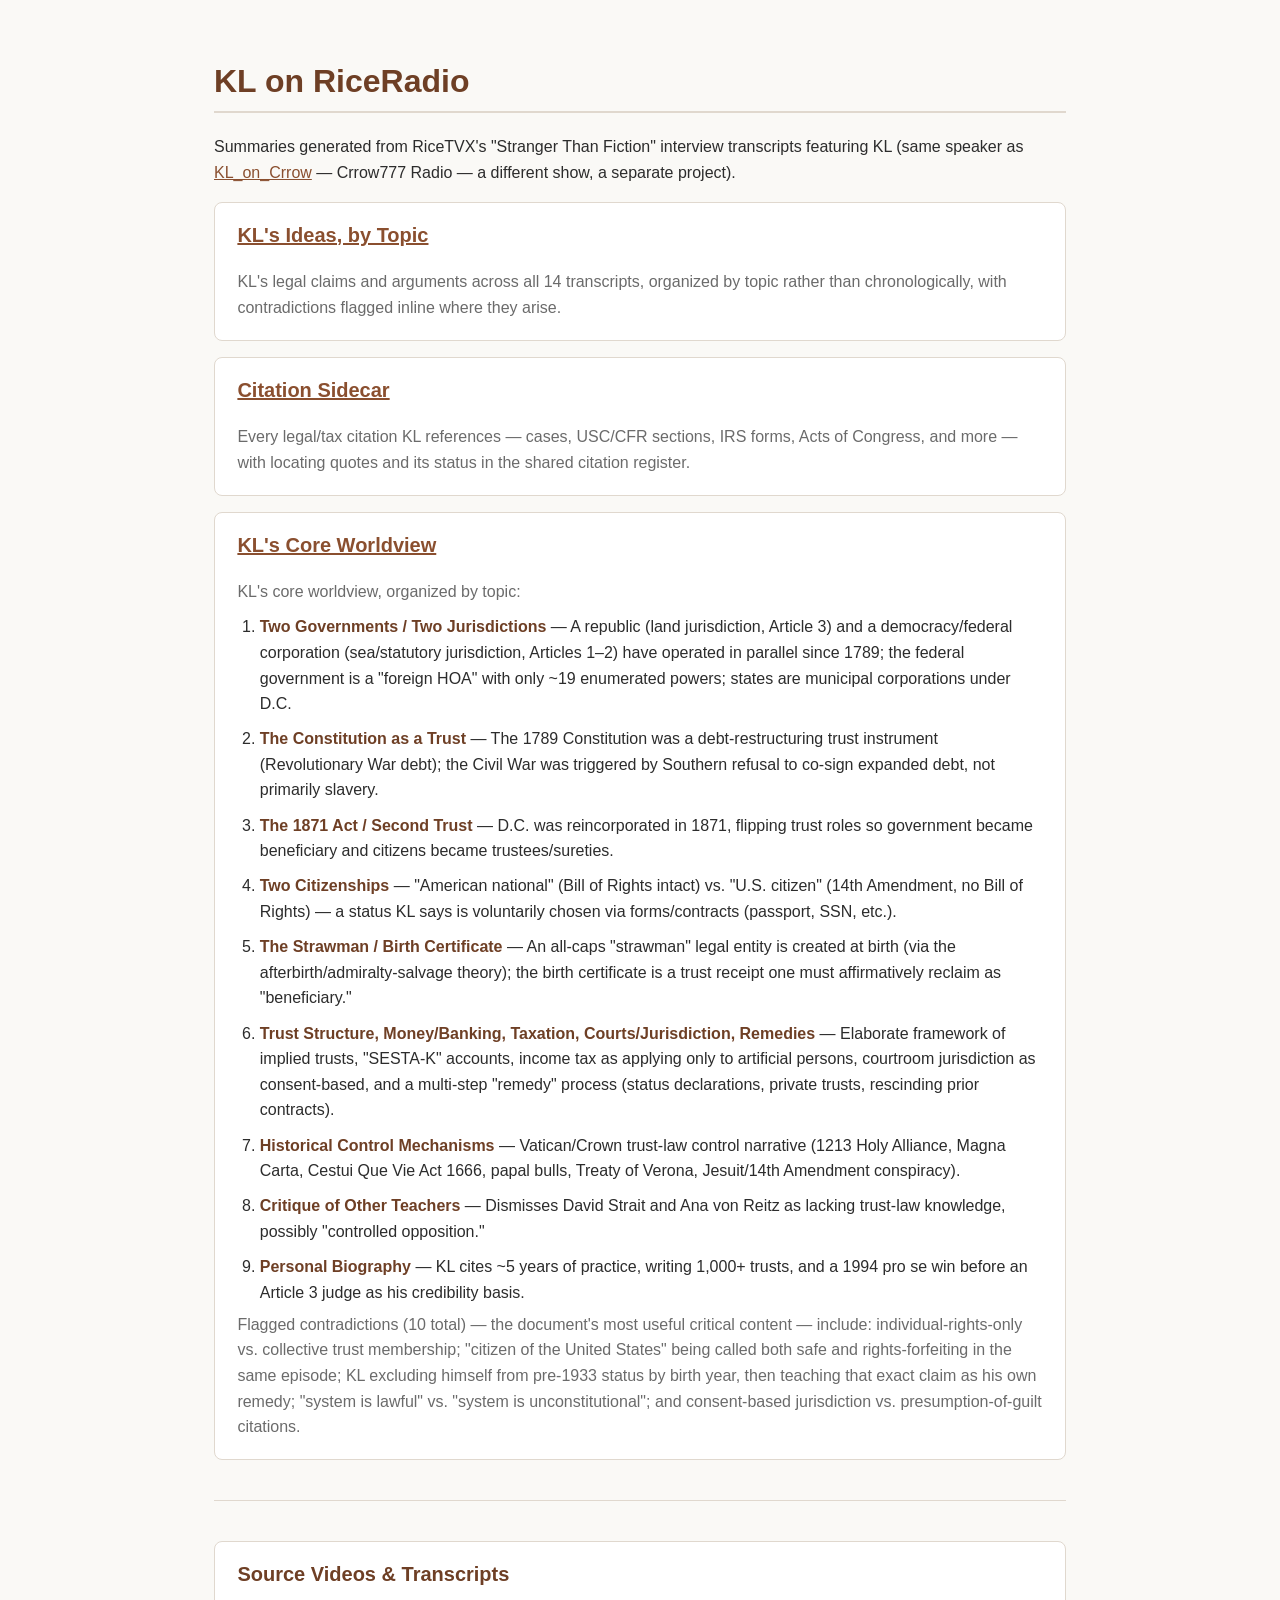
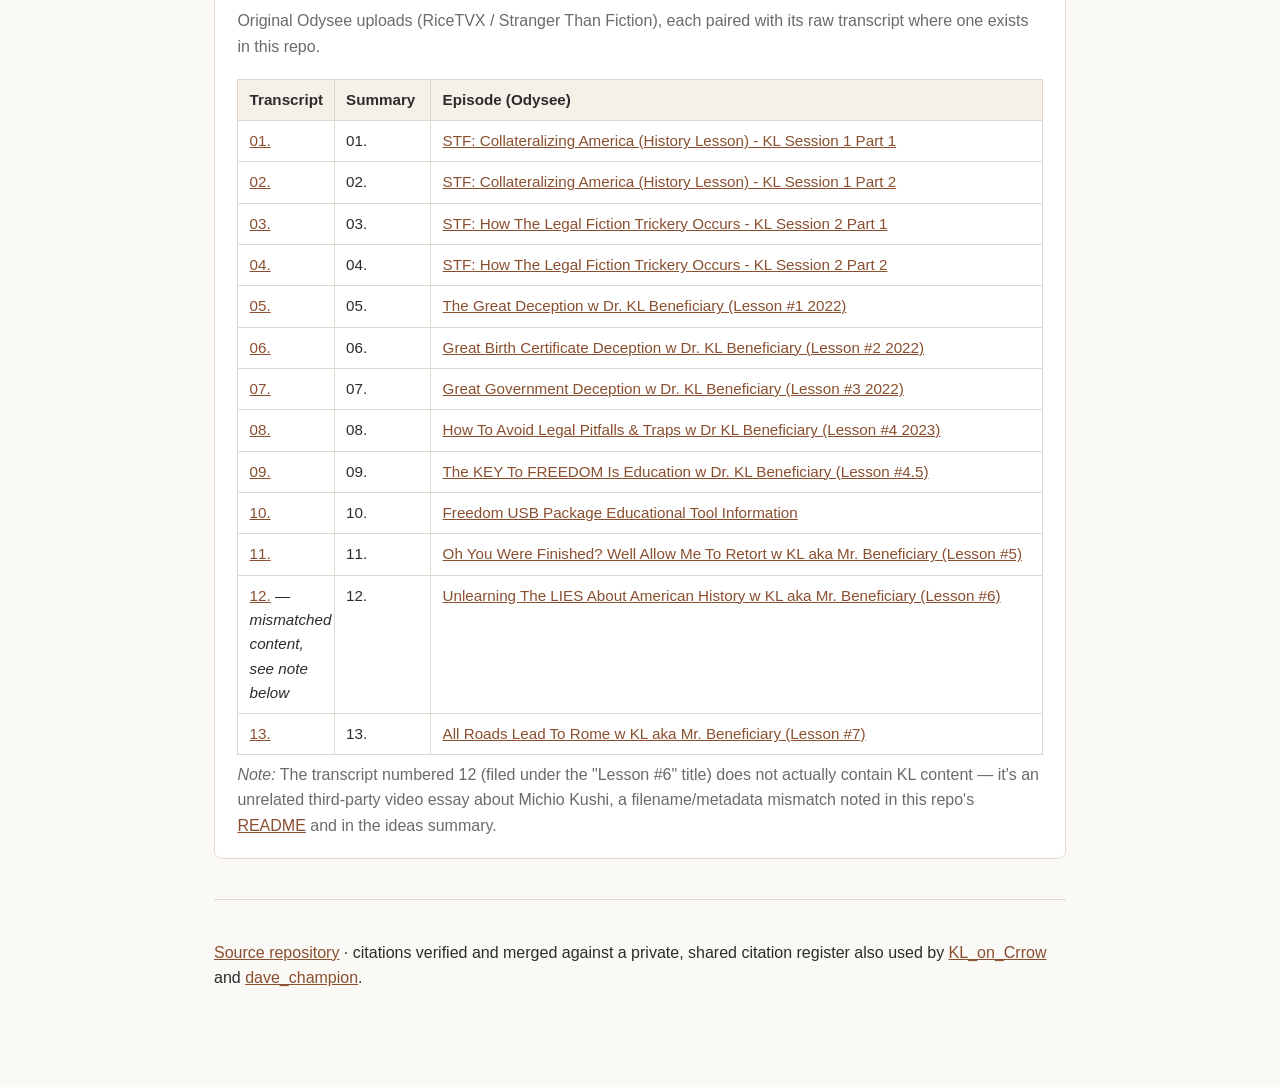
==== index.html @ d70afdc7 "Add cache-busting query string to style.css links Browsers that had style.css cached from before the" ====
<!DOCTYPE html>
<html lang="en">
<head>
  <meta charset="UTF-8">
  <meta name="viewport" content="width=device-width, initial-scale=1.0">
  <title>KL on RiceRadio</title>
  <link rel="stylesheet" href="style.css?v=20261112">
</head>
<body>
  <h1>KL on RiceRadio</h1>
  <p>
    Summaries generated from RiceTVX's "Stranger Than Fiction" interview
    transcripts featuring KL (same speaker as
    <a href="https://github.com/DogThatHunts/KL_on_Crrow">KL_on_Crrow</a> —
    Crrow777 Radio — a different show, a separate project).
  </p>

  <ul class="card-list">
    <li class="card">
      <h2><a href="summaries_html/kl-ideas.html">KL's Ideas, by Topic</a></h2>
      <p>
        KL's legal claims and arguments across all 14 transcripts, organized by
        topic rather than chronologically, with contradictions flagged inline
        where they arise.
      </p>
    </li>
    <li class="card">
      <h2><a href="summaries_html/citations-sidecar.html">Citation Sidecar</a></h2>
      <p>
        Every legal/tax citation KL references — cases, USC/CFR sections, IRS
        forms, Acts of Congress, and more — with locating quotes and its
        status in the shared citation register.
      </p>
    </li>
    <li class="card">
      <h2><a href="summaries_html/kl-ideas.html">KL's Core Worldview</a></h2>
      <p>KL's core worldview, organized by topic:</p>
      <ol>
        <li><strong>Two Governments / Two Jurisdictions</strong> — A republic (land
          jurisdiction, Article 3) and a democracy/federal corporation
          (sea/statutory jurisdiction, Articles 1–2) have operated in parallel
          since 1789; the federal government is a "foreign HOA" with only ~19
          enumerated powers; states are municipal corporations under D.C.</li>
        <li><strong>The Constitution as a Trust</strong> — The 1789 Constitution was
          a debt-restructuring trust instrument (Revolutionary War debt); the
          Civil War was triggered by Southern refusal to co-sign expanded debt,
          not primarily slavery.</li>
        <li><strong>The 1871 Act / Second Trust</strong> — D.C. was reincorporated
          in 1871, flipping trust roles so government became beneficiary and
          citizens became trustees/sureties.</li>
        <li><strong>Two Citizenships</strong> — "American national" (Bill of Rights
          intact) vs. "U.S. citizen" (14th Amendment, no Bill of Rights) — a
          status KL says is voluntarily chosen via forms/contracts (passport,
          SSN, etc.).</li>
        <li><strong>The Strawman / Birth Certificate</strong> — An all-caps
          "strawman" legal entity is created at birth (via the
          afterbirth/admiralty-salvage theory); the birth certificate is a
          trust receipt one must affirmatively reclaim as "beneficiary."</li>
        <li><strong>Trust Structure, Money/Banking, Taxation, Courts/Jurisdiction,
          Remedies</strong> — Elaborate framework of implied trusts, "SESTA-K"
          accounts, income tax as applying only to artificial persons,
          courtroom jurisdiction as consent-based, and a multi-step "remedy"
          process (status declarations, private trusts, rescinding prior
          contracts).</li>
        <li><strong>Historical Control Mechanisms</strong> — Vatican/Crown
          trust-law control narrative (1213 Holy Alliance, Magna Carta, Cestui
          Que Vie Act 1666, papal bulls, Treaty of Verona, Jesuit/14th
          Amendment conspiracy).</li>
        <li><strong>Critique of Other Teachers</strong> — Dismisses David Strait
          and Ana von Reitz as lacking trust-law knowledge, possibly
          "controlled opposition."</li>
        <li><strong>Personal Biography</strong> — KL cites ~5 years of practice,
          writing 1,000+ trusts, and a 1994 pro se win before an Article 3
          judge as his credibility basis.</li>
      </ol>
      <p>
        Flagged contradictions (10 total) — the document's most useful
        critical content — include: individual-rights-only vs. collective
        trust membership; "citizen of the United States" being called both
        safe and rights-forfeiting in the same episode; KL excluding himself
        from pre-1933 status by birth year, then teaching that exact claim as
        his own remedy; "system is lawful" vs. "system is unconstitutional";
        and consent-based jurisdiction vs. presumption-of-guilt citations.
      </p>
    </li>
  </ul>

  <hr>

  <div class="card">
    <h2>Source Videos &amp; Transcripts</h2>
    <p>
      Original Odysee uploads (RiceTVX / Stranger Than Fiction), each paired with
      its raw transcript where one exists in this repo.
    </p>
    <div class="av-table-wrap">
    <table>
<thead>
<tr><th>Transcript</th><th>Summary</th><th>Episode (Odysee)</th></tr>
</thead>
<tbody>
<tr>
<td><a href="https://github.com/DogThatHunts/KL_on_RiceRadio/blob/main/transcripts/TXT/01_20260804_STF_%20Collateralizing%20America%20_History%20Lesson_%20-%20KL%20Session%201%20Part%201_e60951c3.txt">01.</a></td>
<td>01.</td>
<td><a href="https://odysee.com/@ricecrypto:2/CollateralizingAmerica(HistoryLesson)wK.L.Part-1:0?lid=3c8fc63431719804bda28cb1db2d0bf4569472cb">STF: Collateralizing America (History Lesson) - KL Session 1 Part 1</a></td>
</tr>
<tr>
<td><a href="https://github.com/DogThatHunts/KL_on_RiceRadio/blob/main/transcripts/TXT/02_20260805_STF_%20Collateralizing%20America%20_History%20Lesson_%20-%20KL%20Session%201%20Part%202_4b397566.txt">02.</a></td>
<td>02.</td>
<td><a href="https://odysee.com/@ricecrypto:2/CollateralizingAmerica%28HistoryLesson%29InterviewwK.L.Part-2:2?lid=3c8fc63431719804bda28cb1db2d0bf4569472cb">STF: Collateralizing America (History Lesson) - KL Session 1 Part 2</a></td>
</tr>
<tr>
<td><a href="https://github.com/DogThatHunts/KL_on_RiceRadio/blob/main/transcripts/TXT/03_20260805_STF_%20How%20The%20Legal%20Fiction%20Trickery%20Occurs%20-%20KL%20Session%202%20Part%201_26119e47.txt">03.</a></td>
<td>03.</td>
<td><a href="https://odysee.com/@ricecrypto:2/klsession2legalfictionpt1:3?lid=3c8fc63431719804bda28cb1db2d0bf4569472cb">STF: How The Legal Fiction Trickery Occurs - KL Session 2 Part 1</a></td>
</tr>
<tr>
<td><a href="https://github.com/DogThatHunts/KL_on_RiceRadio/blob/main/transcripts/TXT/04_20260805_STF_%20How%20The%20Legal%20Fiction%20Trickery%20Occurs%20-%20KL%20Session%202%20Part%202_7c931bc4.txt">04.</a></td>
<td>04.</td>
<td><a href="https://odysee.com/@ricecrypto:2/klsession2legalfictionpart2:2?lid=3c8fc63431719804bda28cb1db2d0bf4569472cb">STF: How The Legal Fiction Trickery Occurs - KL Session 2 Part 2</a></td>
</tr>
<tr>
<td><a href="https://github.com/DogThatHunts/KL_on_RiceRadio/blob/main/transcripts/TXT/05_20260805_The%20Great%20Deception%20w%20Dr.%20KL%20Beneficiary%20_Lesson%20_1%202022__b63fd37b.txt">05.</a></td>
<td>05.</td>
<td><a href="https://odysee.com/@ricecrypto:2/the-great-deception-w-dr.-kl-beneficiary:a?lid=3c8fc63431719804bda28cb1db2d0bf4569472cb">The Great Deception w Dr. KL Beneficiary (Lesson #1 2022)</a></td>
</tr>
<tr>
<td><a href="https://github.com/DogThatHunts/KL_on_RiceRadio/blob/main/transcripts/TXT/06_20260805_Great%20Birth%20Certificate%20Deception%20w%20Dr.%20KL%20Beneficiary%20_Lesson%20_2%202022__c2c65fe9.txt">06.</a></td>
<td>06.</td>
<td><a href="https://odysee.com/@ricecrypto:2/great-birth-certificate-deception-w-dr.:8?lid=3c8fc63431719804bda28cb1db2d0bf4569472cb">Great Birth Certificate Deception w Dr. KL Beneficiary (Lesson #2 2022)</a></td>
</tr>
<tr>
<td><a href="https://github.com/DogThatHunts/KL_on_RiceRadio/blob/main/transcripts/TXT/07_20260805_Great%20Government%20Deception%20w%20Dr.%20KL%20Beneficiary%20_Lesson%20_3%202022__b4ee1f46.txt">07.</a></td>
<td>07.</td>
<td><a href="https://odysee.com/@ricecrypto:2/GreatGpvtDeceptionDrKLBeneficiaryLesson3_2022:b?lid=3c8fc63431719804bda28cb1db2d0bf4569472cb">Great Government Deception w Dr. KL Beneficiary (Lesson #3 2022)</a></td>
</tr>
<tr>
<td><a href="https://github.com/DogThatHunts/KL_on_RiceRadio/blob/main/transcripts/TXT/08_20260805_How%20To%20Avoid%20Legal%20Pitfalls%20_%20Traps%20w%20Dr%20KL%20Beneficiary%20_Lesson%20_4%202023__c7c17559.txt">08.</a></td>
<td>08.</td>
<td><a href="https://odysee.com/@ricecrypto:2/How_To_Avoid_Legal_Pitfalls_-_Traps_w_Dr_KL_Beneficiary:2?lid=3c8fc63431719804bda28cb1db2d0bf4569472cb">How To Avoid Legal Pitfalls & Traps w Dr KL Beneficiary (Lesson #4 2023)</a></td>
</tr>
<tr>
<td><a href="https://github.com/DogThatHunts/KL_on_RiceRadio/blob/main/transcripts/TXT/09_20260805_The%20KEY%20To%20FREEDOM%20Is%20Education%20w%20Dr.%20KL%20Beneficiary%20_Lesson%20_4.5__c230ca00.txt">09.</a></td>
<td>09.</td>
<td><a href="https://odysee.com/@ricecrypto:2/Freedom_USB_Educational_Tool_w_Dr_KL_Beneficiary_%28Lesson_-4.5%29_:b?lid=3c8fc63431719804bda28cb1db2d0bf4569472cb">The KEY To FREEDOM Is Education w Dr. KL Beneficiary (Lesson #4.5)</a></td>
</tr>
<tr>
<td><a href="https://github.com/DogThatHunts/KL_on_RiceRadio/blob/main/transcripts/TXT/10_20260805_Freedom%20USB%20Package%20Educational%20Tool%20Information_e54c732f.txt">10.</a></td>
<td>10.</td>
<td><a href="https://odysee.com/@ricecrypto:2/Freedom_USB_Package_Educational_Tool_Information_:3?lid=3c8fc63431719804bda28cb1db2d0bf4569472cb">Freedom USB Package Educational Tool Information</a></td>
</tr>
<tr>
<td><a href="https://github.com/DogThatHunts/KL_on_RiceRadio/blob/main/transcripts/TXT/11_20260805_Oh%20You%20Were%20Finished_%20Well%20Allow%20Me%20To%20Retort%20w%20KL%20aka%20Mr.%20Beneficiary%20_Lesson%20__57ff8eba.txt">11.</a></td>
<td>11.</td>
<td><a href="https://odysee.com/@ricecrypto:2/Allow_Me_To_Retort_Is_KL_Mr_Beneficiary_For_Real_Rebuttal_:6?lid=3c8fc63431719804bda28cb1db2d0bf4569472cb">Oh You Were Finished? Well Allow Me To Retort w KL aka Mr. Beneficiary (Lesson #5)</a></td>
</tr>
<tr>
<td><a href="https://github.com/DogThatHunts/KL_on_RiceRadio/blob/main/transcripts/TXT/12_20260806_Unlearning%20The%20LIES%20About%20American%20History%20w%20KL%20aka%20Mr.%20Beneficiary%20_Lesson%20_6__1185a92a.txt">12.</a> &mdash; <em>mismatched content, see note below</em></td>
<td>12.</td>
<td><a href="https://odysee.com/@ricecrypto:2/Dr_KL_Mr_Beneficiary_Lesson6:8?lid=3c8fc63431719804bda28cb1db2d0bf4569472cb">Unlearning The LIES About American History w KL aka Mr. Beneficiary (Lesson #6)</a></td>
</tr>
<tr>
<td><a href="https://github.com/DogThatHunts/KL_on_RiceRadio/blob/main/transcripts/TXT/13_20260806_All%20Roads%20Lead%20To%20Rome%20w%20KL%20aka%20Mr.%20Beneficiary%20_Lesson%20_7__65f827f4.txt">13.</a></td>
<td>13.</td>
<td><a href="https://odysee.com/@ricecrypto:2/All_Roads_Lead_To_Rome_w_KL_aka_Mr._Beneficiary_%28Lesson--7%29_:c?lid=3c8fc63431719804bda28cb1db2d0bf4569472cb">All Roads Lead To Rome w KL aka Mr. Beneficiary (Lesson #7)</a></td>
</tr>
</tbody>
</table>
    </div>
    <p>
      <em>Note:</em> The transcript numbered 12 (filed
      under the "Lesson #6" title) does not actually contain KL content &mdash;
      it's an unrelated third-party video essay about Michio Kushi, a
      filename/metadata mismatch noted in this repo's
      <a href="https://github.com/DogThatHunts/KL_on_RiceRadio#readme">README</a>
      and in the ideas summary.
    </p>
  </div>

  <hr>

  <p>
    <a href="https://github.com/DogThatHunts/KL_on_RiceRadio">Source repository</a>
    · citations verified and merged against a private, shared citation
    register also used by
    <a href="https://github.com/DogThatHunts/KL_on_Crrow">KL_on_Crrow</a> and
    <a href="https://dogthathunts.github.io/dave_champion/">dave_champion</a>.
  </p>
</body>
</html>
---- style.css ----
/* KL_on_RiceRadio — shared site stylesheet */

:root {
    --bg: #faf9f6;
    --bg-warm: #f5f0e8;
    --text: #2c2c2c;
    --text-light: #6b6b6b;
    --accent: #8a4f2f;
    --accent-dark: #6e3f25;
    --border: #e0d8ce;
    --code-bg: #f0ece4;
    --quote-border: #c9a97e;
}

* { box-sizing: border-box; }

body {
    font-family: -apple-system, BlinkMacSystemFont, "Segoe UI", Helvetica, Arial, sans-serif;
    background: var(--bg);
    color: var(--text);
    line-height: 1.6;
    max-width: 900px;
    margin: 0 auto;
    padding: 2.5rem 1.5rem 5rem;
}

h1, h2, h3, h4 {
    color: var(--accent-dark);
    line-height: 1.3;
}

h1 { font-size: 2rem; border-bottom: 2px solid var(--border); padding-bottom: 0.5rem; }
h2 { font-size: 1.5rem; margin-top: 2.5rem; border-bottom: 1px solid var(--border); padding-bottom: 0.3rem; }
h3 { font-size: 1.2rem; margin-top: 1.8rem; }

a { color: var(--accent); }
a:hover { color: var(--accent-dark); }

blockquote {
    border-left: 3px solid var(--quote-border);
    margin: 1rem 0;
    padding: 0.4rem 1rem;
    background: var(--bg-warm);
    color: var(--text-light);
}

code {
    background: var(--code-bg);
    padding: 0.15em 0.4em;
    border-radius: 3px;
    font-size: 0.9em;
}

table {
    border-collapse: collapse;
    width: 100%;
    margin: 1.2rem 0;
    font-size: 0.95rem;
}

th, td {
    border: 1px solid var(--border);
    padding: 0.5rem 0.7rem;
    text-align: left;
    vertical-align: top;
}

th { background: var(--bg-warm); }

hr {
    border: none;
    border-top: 1px solid var(--border);
    margin: 2.5rem 0;
}

.site-nav {
    margin-bottom: 2rem;
    font-size: 0.95rem;
}

.site-nav a { margin-right: 1rem; }

.card-list {
    list-style: none;
    padding: 0;
    display: grid;
    gap: 1rem;
}

.card {
    border: 1px solid var(--border);
    border-radius: 8px;
    padding: 1.2rem 1.4rem;
    background: white;
}

.card h2 { margin-top: 0; border: none; font-size: 1.25rem; }

.card p { color: var(--text-light); margin: 0.4rem 0 0; }

.card ol {
    margin: 0.6rem 0 0;
    padding-left: 1.4rem;
    color: var(--text);
}

.card ol li { margin-bottom: 0.6rem; }

.card ol li:last-child { margin-bottom: 0; }

.card ol strong { color: var(--accent-dark); }

.av-table-wrap {
    overflow-x: auto;
}

.av-table-wrap table {
    margin: 1.2rem 0 0;
    table-layout: fixed;
}

.av-table-wrap th:nth-child(1),
.av-table-wrap td:nth-child(1),
.av-table-wrap th:nth-child(2),
.av-table-wrap td:nth-child(2) {
    width: 12%;
}

.av-table-wrap th:last-child,
.av-table-wrap td:last-child {
    white-space: nowrap;
    width: 76%;
}

#TOC {
    background: var(--bg-warm);
    border: 1px solid var(--border);
    border-radius: 8px;
    padding: 1rem 1.5rem;
    margin: 1.5rem 0 2rem;
    font-size: 0.95rem;
}

#TOC ul { padding-left: 1.2rem; }
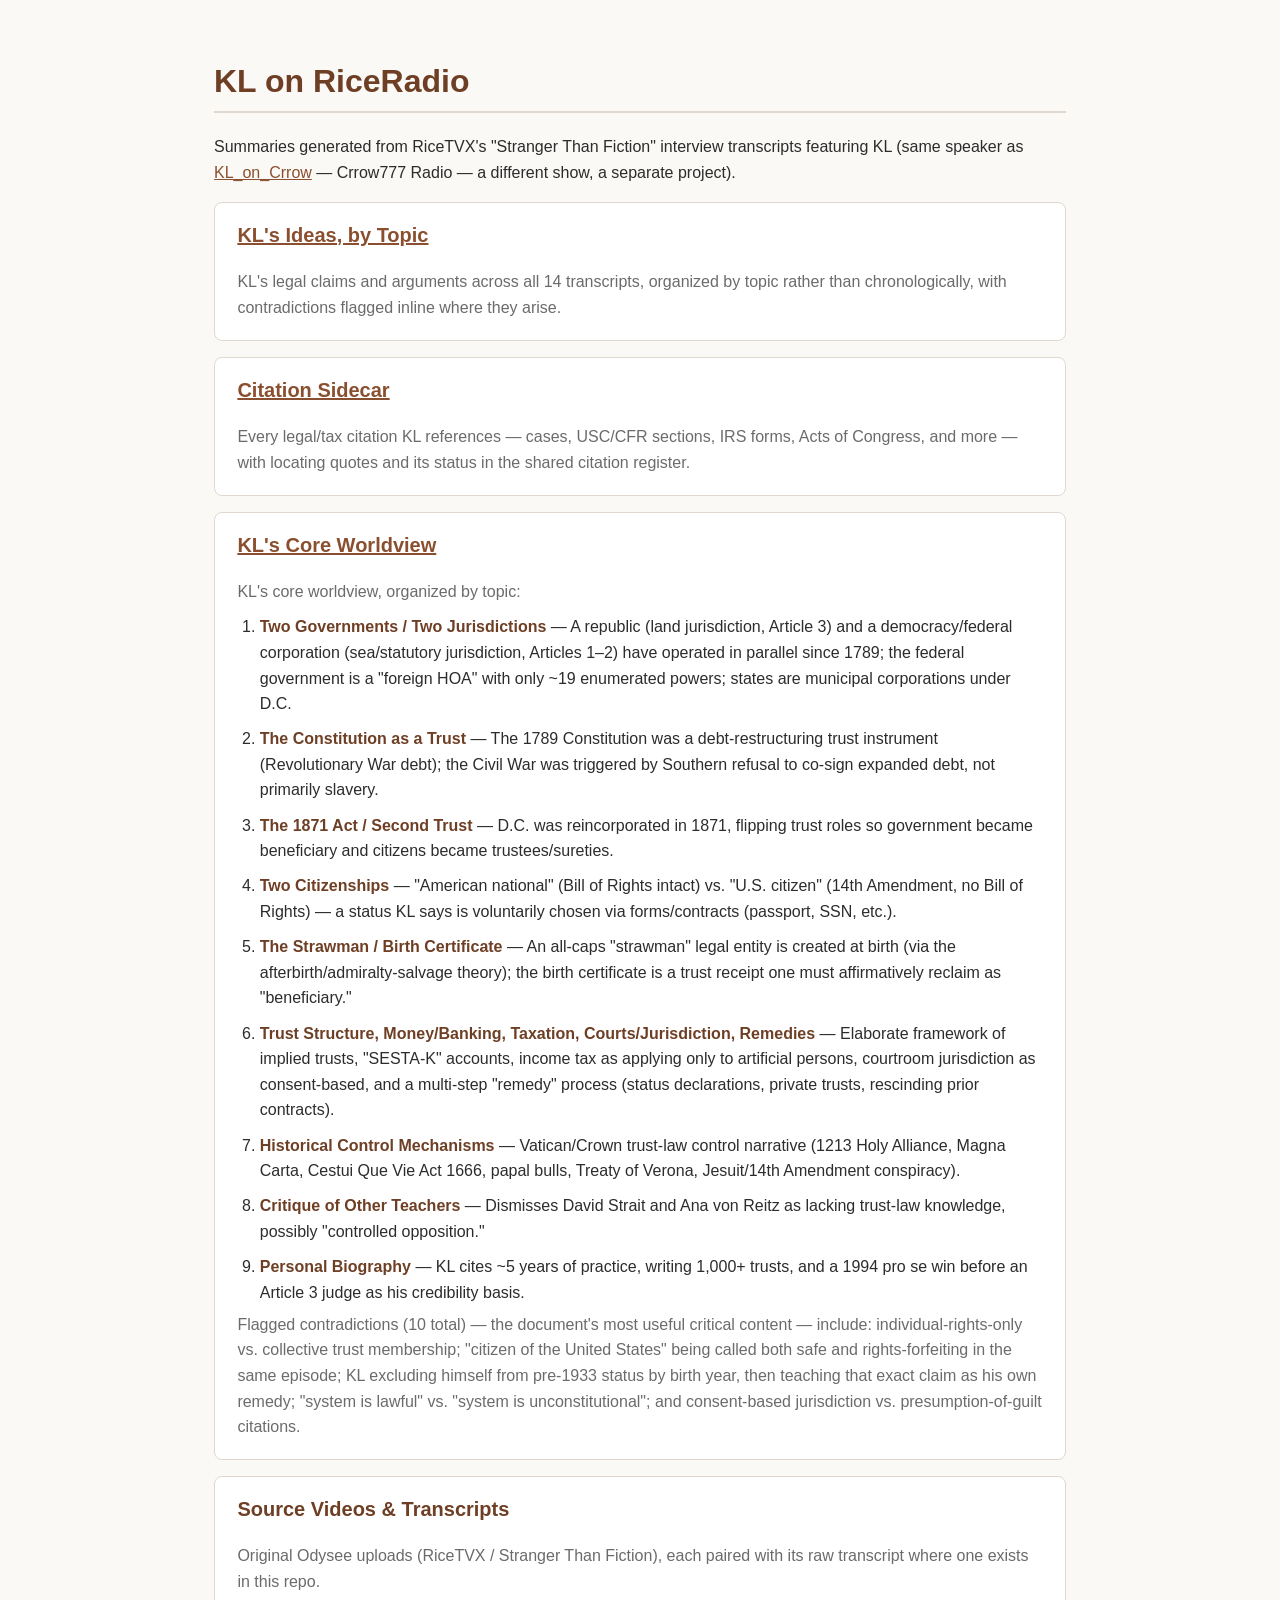
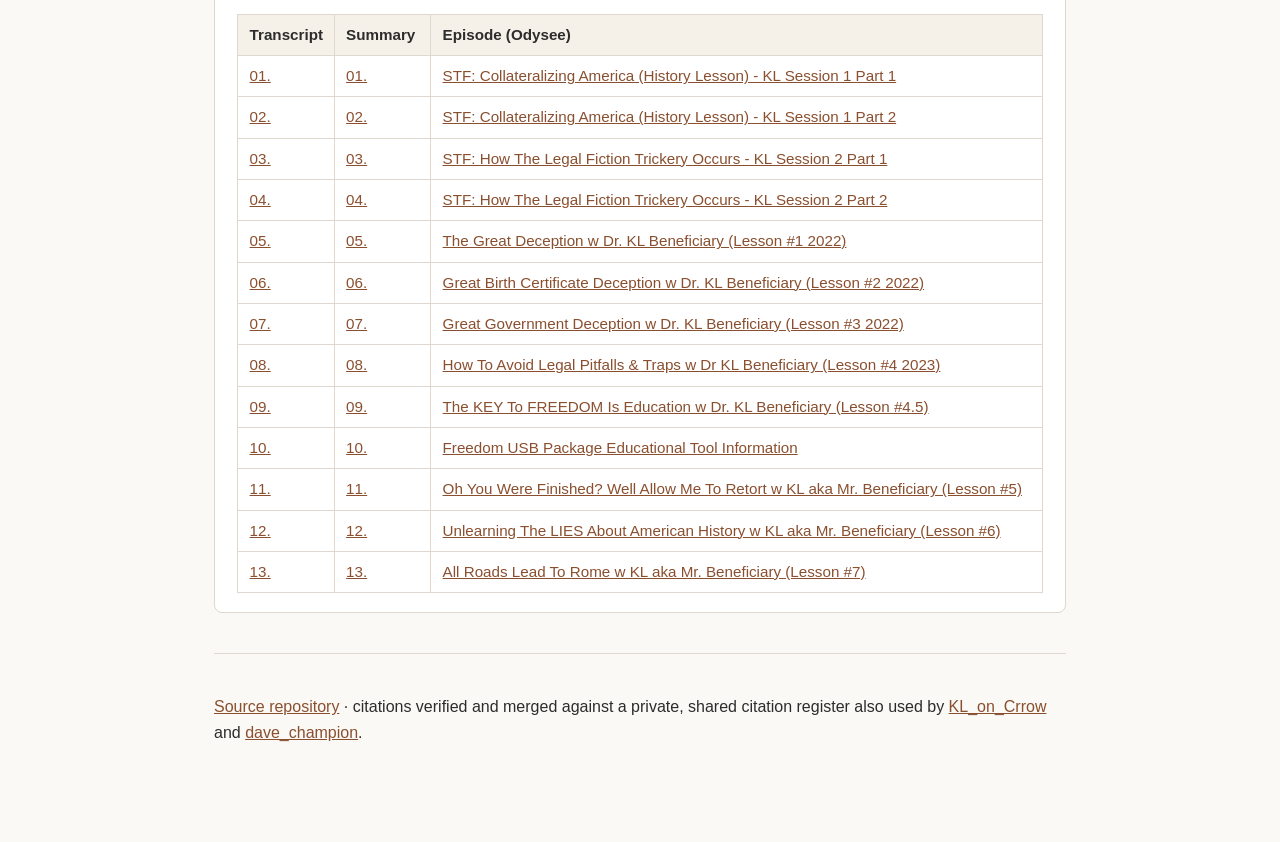
==== commit 51c5c299: "Fix Episode 12 transcript; add Summary column links; tidy layout - transcripts/TXT/12_...: replaced " ====
--- a/index.html
+++ b/index.html
@@ -85,8 +85,6 @@
     </li>
   </ul>
 
-  <hr>
-
   <div class="card">
     <h2>Source Videos &amp; Transcripts</h2>
     <p>
@@ -101,80 +99,72 @@
 <tbody>
 <tr>
 <td><a href="https://github.com/DogThatHunts/KL_on_RiceRadio/blob/main/transcripts/TXT/01_20260804_STF_%20Collateralizing%20America%20_History%20Lesson_%20-%20KL%20Session%201%20Part%201_e60951c3.txt">01.</a></td>
-<td>01.</td>
+<td><a href="https://dogthathunts.github.io/transcript-summaries/posts/kl-stf-collateralizing-america-history-lesson-kl-session-1-part-1-1259.html">01.</a></td>
 <td><a href="https://odysee.com/@ricecrypto:2/CollateralizingAmerica(HistoryLesson)wK.L.Part-1:0?lid=3c8fc63431719804bda28cb1db2d0bf4569472cb">STF: Collateralizing America (History Lesson) - KL Session 1 Part 1</a></td>
 </tr>
 <tr>
 <td><a href="https://github.com/DogThatHunts/KL_on_RiceRadio/blob/main/transcripts/TXT/02_20260805_STF_%20Collateralizing%20America%20_History%20Lesson_%20-%20KL%20Session%201%20Part%202_4b397566.txt">02.</a></td>
-<td>02.</td>
+<td><a href="https://dogthathunts.github.io/transcript-summaries/posts/kl-stf-collateralizing-america-history-lesson-kl-session-1-part-2-1260.html">02.</a></td>
 <td><a href="https://odysee.com/@ricecrypto:2/CollateralizingAmerica%28HistoryLesson%29InterviewwK.L.Part-2:2?lid=3c8fc63431719804bda28cb1db2d0bf4569472cb">STF: Collateralizing America (History Lesson) - KL Session 1 Part 2</a></td>
 </tr>
 <tr>
 <td><a href="https://github.com/DogThatHunts/KL_on_RiceRadio/blob/main/transcripts/TXT/03_20260805_STF_%20How%20The%20Legal%20Fiction%20Trickery%20Occurs%20-%20KL%20Session%202%20Part%201_26119e47.txt">03.</a></td>
-<td>03.</td>
+<td><a href="https://dogthathunts.github.io/transcript-summaries/posts/kl-stf-how-the-legal-fiction-trickery-occurs-kl-session-2-part-1-1261.html">03.</a></td>
 <td><a href="https://odysee.com/@ricecrypto:2/klsession2legalfictionpt1:3?lid=3c8fc63431719804bda28cb1db2d0bf4569472cb">STF: How The Legal Fiction Trickery Occurs - KL Session 2 Part 1</a></td>
 </tr>
 <tr>
 <td><a href="https://github.com/DogThatHunts/KL_on_RiceRadio/blob/main/transcripts/TXT/04_20260805_STF_%20How%20The%20Legal%20Fiction%20Trickery%20Occurs%20-%20KL%20Session%202%20Part%202_7c931bc4.txt">04.</a></td>
-<td>04.</td>
+<td><a href="https://dogthathunts.github.io/transcript-summaries/posts/kl-stf-how-the-legal-fiction-trickery-occurs-kl-session-2-part-2-1262.html">04.</a></td>
 <td><a href="https://odysee.com/@ricecrypto:2/klsession2legalfictionpart2:2?lid=3c8fc63431719804bda28cb1db2d0bf4569472cb">STF: How The Legal Fiction Trickery Occurs - KL Session 2 Part 2</a></td>
 </tr>
 <tr>
 <td><a href="https://github.com/DogThatHunts/KL_on_RiceRadio/blob/main/transcripts/TXT/05_20260805_The%20Great%20Deception%20w%20Dr.%20KL%20Beneficiary%20_Lesson%20_1%202022__b63fd37b.txt">05.</a></td>
-<td>05.</td>
+<td><a href="https://dogthathunts.github.io/transcript-summaries/posts/kl-the-great-deception-w-dr-kl-beneficiary-lesson-1-2022-1263.html">05.</a></td>
 <td><a href="https://odysee.com/@ricecrypto:2/the-great-deception-w-dr.-kl-beneficiary:a?lid=3c8fc63431719804bda28cb1db2d0bf4569472cb">The Great Deception w Dr. KL Beneficiary (Lesson #1 2022)</a></td>
 </tr>
 <tr>
 <td><a href="https://github.com/DogThatHunts/KL_on_RiceRadio/blob/main/transcripts/TXT/06_20260805_Great%20Birth%20Certificate%20Deception%20w%20Dr.%20KL%20Beneficiary%20_Lesson%20_2%202022__c2c65fe9.txt">06.</a></td>
-<td>06.</td>
+<td><a href="https://dogthathunts.github.io/transcript-summaries/posts/kl-great-birth-certificate-deception-w-dr-kl-beneficiary-lesson-2-2022-1264.html">06.</a></td>
 <td><a href="https://odysee.com/@ricecrypto:2/great-birth-certificate-deception-w-dr.:8?lid=3c8fc63431719804bda28cb1db2d0bf4569472cb">Great Birth Certificate Deception w Dr. KL Beneficiary (Lesson #2 2022)</a></td>
 </tr>
 <tr>
 <td><a href="https://github.com/DogThatHunts/KL_on_RiceRadio/blob/main/transcripts/TXT/07_20260805_Great%20Government%20Deception%20w%20Dr.%20KL%20Beneficiary%20_Lesson%20_3%202022__b4ee1f46.txt">07.</a></td>
-<td>07.</td>
+<td><a href="https://dogthathunts.github.io/transcript-summaries/posts/kl-great-government-deception-w-dr-kl-beneficiary-lesson-3-2022-1265.html">07.</a></td>
 <td><a href="https://odysee.com/@ricecrypto:2/GreatGpvtDeceptionDrKLBeneficiaryLesson3_2022:b?lid=3c8fc63431719804bda28cb1db2d0bf4569472cb">Great Government Deception w Dr. KL Beneficiary (Lesson #3 2022)</a></td>
 </tr>
 <tr>
 <td><a href="https://github.com/DogThatHunts/KL_on_RiceRadio/blob/main/transcripts/TXT/08_20260805_How%20To%20Avoid%20Legal%20Pitfalls%20_%20Traps%20w%20Dr%20KL%20Beneficiary%20_Lesson%20_4%202023__c7c17559.txt">08.</a></td>
-<td>08.</td>
+<td><a href="https://dogthathunts.github.io/transcript-summaries/posts/kl-how-to-avoid-legal-pitfalls-traps-w-dr-kl-beneficiary-lesson-4-2023-1266.html">08.</a></td>
 <td><a href="https://odysee.com/@ricecrypto:2/How_To_Avoid_Legal_Pitfalls_-_Traps_w_Dr_KL_Beneficiary:2?lid=3c8fc63431719804bda28cb1db2d0bf4569472cb">How To Avoid Legal Pitfalls & Traps w Dr KL Beneficiary (Lesson #4 2023)</a></td>
 </tr>
 <tr>
 <td><a href="https://github.com/DogThatHunts/KL_on_RiceRadio/blob/main/transcripts/TXT/09_20260805_The%20KEY%20To%20FREEDOM%20Is%20Education%20w%20Dr.%20KL%20Beneficiary%20_Lesson%20_4.5__c230ca00.txt">09.</a></td>
-<td>09.</td>
+<td><a href="https://dogthathunts.github.io/transcript-summaries/posts/kl-the-key-to-freedom-is-education-w-dr-kl-beneficiary-lesson-4-5-1267.html">09.</a></td>
 <td><a href="https://odysee.com/@ricecrypto:2/Freedom_USB_Educational_Tool_w_Dr_KL_Beneficiary_%28Lesson_-4.5%29_:b?lid=3c8fc63431719804bda28cb1db2d0bf4569472cb">The KEY To FREEDOM Is Education w Dr. KL Beneficiary (Lesson #4.5)</a></td>
 </tr>
 <tr>
 <td><a href="https://github.com/DogThatHunts/KL_on_RiceRadio/blob/main/transcripts/TXT/10_20260805_Freedom%20USB%20Package%20Educational%20Tool%20Information_e54c732f.txt">10.</a></td>
-<td>10.</td>
+<td><a href="https://dogthathunts.github.io/transcript-summaries/posts/kl-freedom-usb-package-educational-tool-information-1268.html">10.</a></td>
 <td><a href="https://odysee.com/@ricecrypto:2/Freedom_USB_Package_Educational_Tool_Information_:3?lid=3c8fc63431719804bda28cb1db2d0bf4569472cb">Freedom USB Package Educational Tool Information</a></td>
 </tr>
 <tr>
 <td><a href="https://github.com/DogThatHunts/KL_on_RiceRadio/blob/main/transcripts/TXT/11_20260805_Oh%20You%20Were%20Finished_%20Well%20Allow%20Me%20To%20Retort%20w%20KL%20aka%20Mr.%20Beneficiary%20_Lesson%20__57ff8eba.txt">11.</a></td>
-<td>11.</td>
+<td><a href="https://dogthathunts.github.io/transcript-summaries/posts/kl-oh-you-were-finished-well-allow-me-to-retort-w-kl-aka-mr-beneficiary-lesson-5-1269.html">11.</a></td>
 <td><a href="https://odysee.com/@ricecrypto:2/Allow_Me_To_Retort_Is_KL_Mr_Beneficiary_For_Real_Rebuttal_:6?lid=3c8fc63431719804bda28cb1db2d0bf4569472cb">Oh You Were Finished? Well Allow Me To Retort w KL aka Mr. Beneficiary (Lesson #5)</a></td>
 </tr>
 <tr>
-<td><a href="https://github.com/DogThatHunts/KL_on_RiceRadio/blob/main/transcripts/TXT/12_20260806_Unlearning%20The%20LIES%20About%20American%20History%20w%20KL%20aka%20Mr.%20Beneficiary%20_Lesson%20_6__1185a92a.txt">12.</a> &mdash; <em>mismatched content, see note below</em></td>
-<td>12.</td>
+<td><a href="https://github.com/DogThatHunts/KL_on_RiceRadio/blob/main/transcripts/TXT/12_20260806_Unlearning%20The%20LIES%20About%20American%20History%20w%20KL%20aka%20Mr.%20Beneficiary%20_Lesson%20_6__1185a92a.txt">12.</a></td>
+<td><a href="https://dogthathunts.github.io/transcript-summaries/posts/kl-unlearning-the-lies-about-american-history-w-kl-aka-mr-beneficiary-lesson-6-1270.html">12.</a></td>
 <td><a href="https://odysee.com/@ricecrypto:2/Dr_KL_Mr_Beneficiary_Lesson6:8?lid=3c8fc63431719804bda28cb1db2d0bf4569472cb">Unlearning The LIES About American History w KL aka Mr. Beneficiary (Lesson #6)</a></td>
 </tr>
 <tr>
 <td><a href="https://github.com/DogThatHunts/KL_on_RiceRadio/blob/main/transcripts/TXT/13_20260806_All%20Roads%20Lead%20To%20Rome%20w%20KL%20aka%20Mr.%20Beneficiary%20_Lesson%20_7__65f827f4.txt">13.</a></td>
-<td>13.</td>
+<td><a href="https://dogthathunts.github.io/transcript-summaries/posts/kl-all-roads-lead-to-rome-w-kl-aka-mr-beneficiary-lesson-7-1271.html">13.</a></td>
 <td><a href="https://odysee.com/@ricecrypto:2/All_Roads_Lead_To_Rome_w_KL_aka_Mr._Beneficiary_%28Lesson--7%29_:c?lid=3c8fc63431719804bda28cb1db2d0bf4569472cb">All Roads Lead To Rome w KL aka Mr. Beneficiary (Lesson #7)</a></td>
 </tr>
 </tbody>
 </table>
     </div>
-    <p>
-      <em>Note:</em> The transcript numbered 12 (filed
-      under the "Lesson #6" title) does not actually contain KL content &mdash;
-      it's an unrelated third-party video essay about Michio Kushi, a
-      filename/metadata mismatch noted in this repo's
-      <a href="https://github.com/DogThatHunts/KL_on_RiceRadio#readme">README</a>
-      and in the ideas summary.
-    </p>
   </div>
 
   <hr>
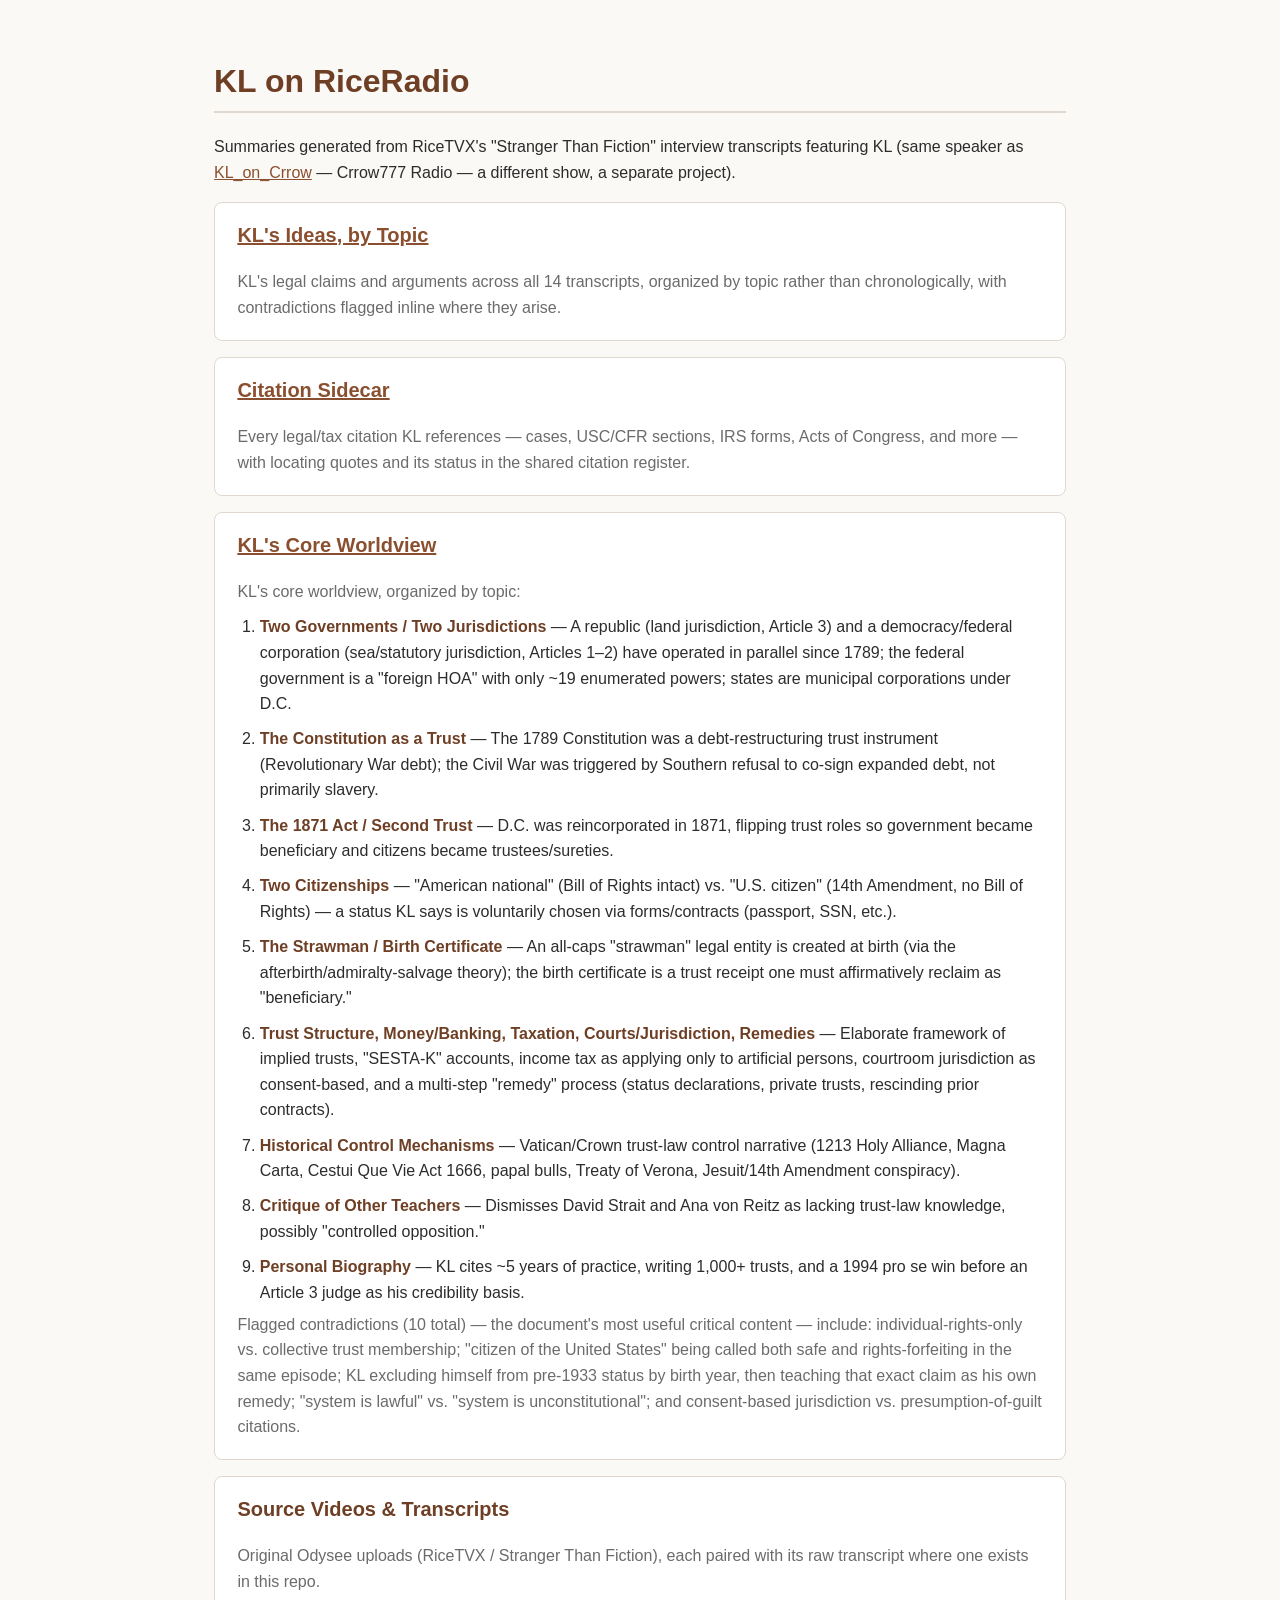
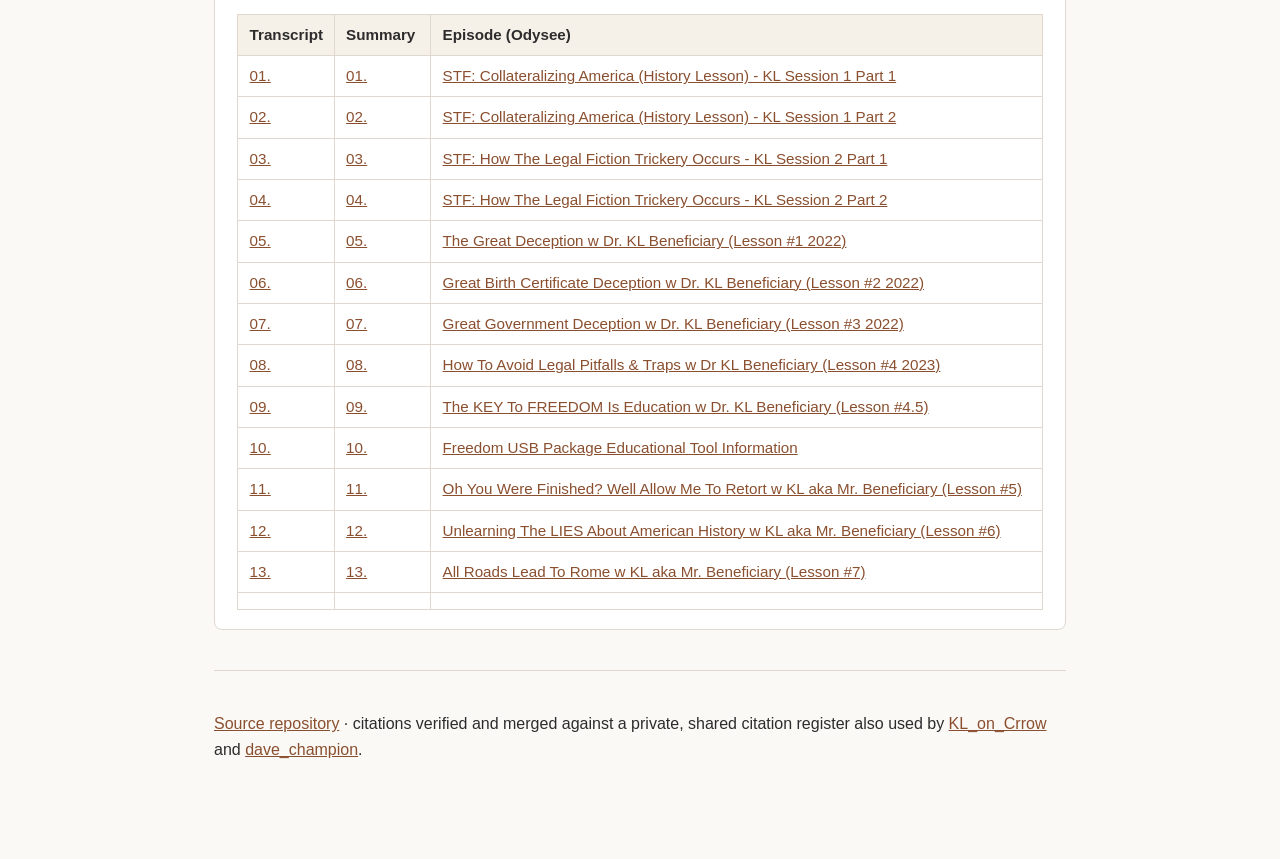
==== commit 319737e9: "Add empty trailing row to Source Videos & Transcripts table" ====
--- a/index.html
+++ b/index.html
@@ -162,6 +162,11 @@
 <td><a href="https://dogthathunts.github.io/transcript-summaries/posts/kl-all-roads-lead-to-rome-w-kl-aka-mr-beneficiary-lesson-7-1271.html">13.</a></td>
 <td><a href="https://odysee.com/@ricecrypto:2/All_Roads_Lead_To_Rome_w_KL_aka_Mr._Beneficiary_%28Lesson--7%29_:c?lid=3c8fc63431719804bda28cb1db2d0bf4569472cb">All Roads Lead To Rome w KL aka Mr. Beneficiary (Lesson #7)</a></td>
 </tr>
+<tr>
+<td></td>
+<td></td>
+<td></td>
+</tr>
 </tbody>
 </table>
     </div>
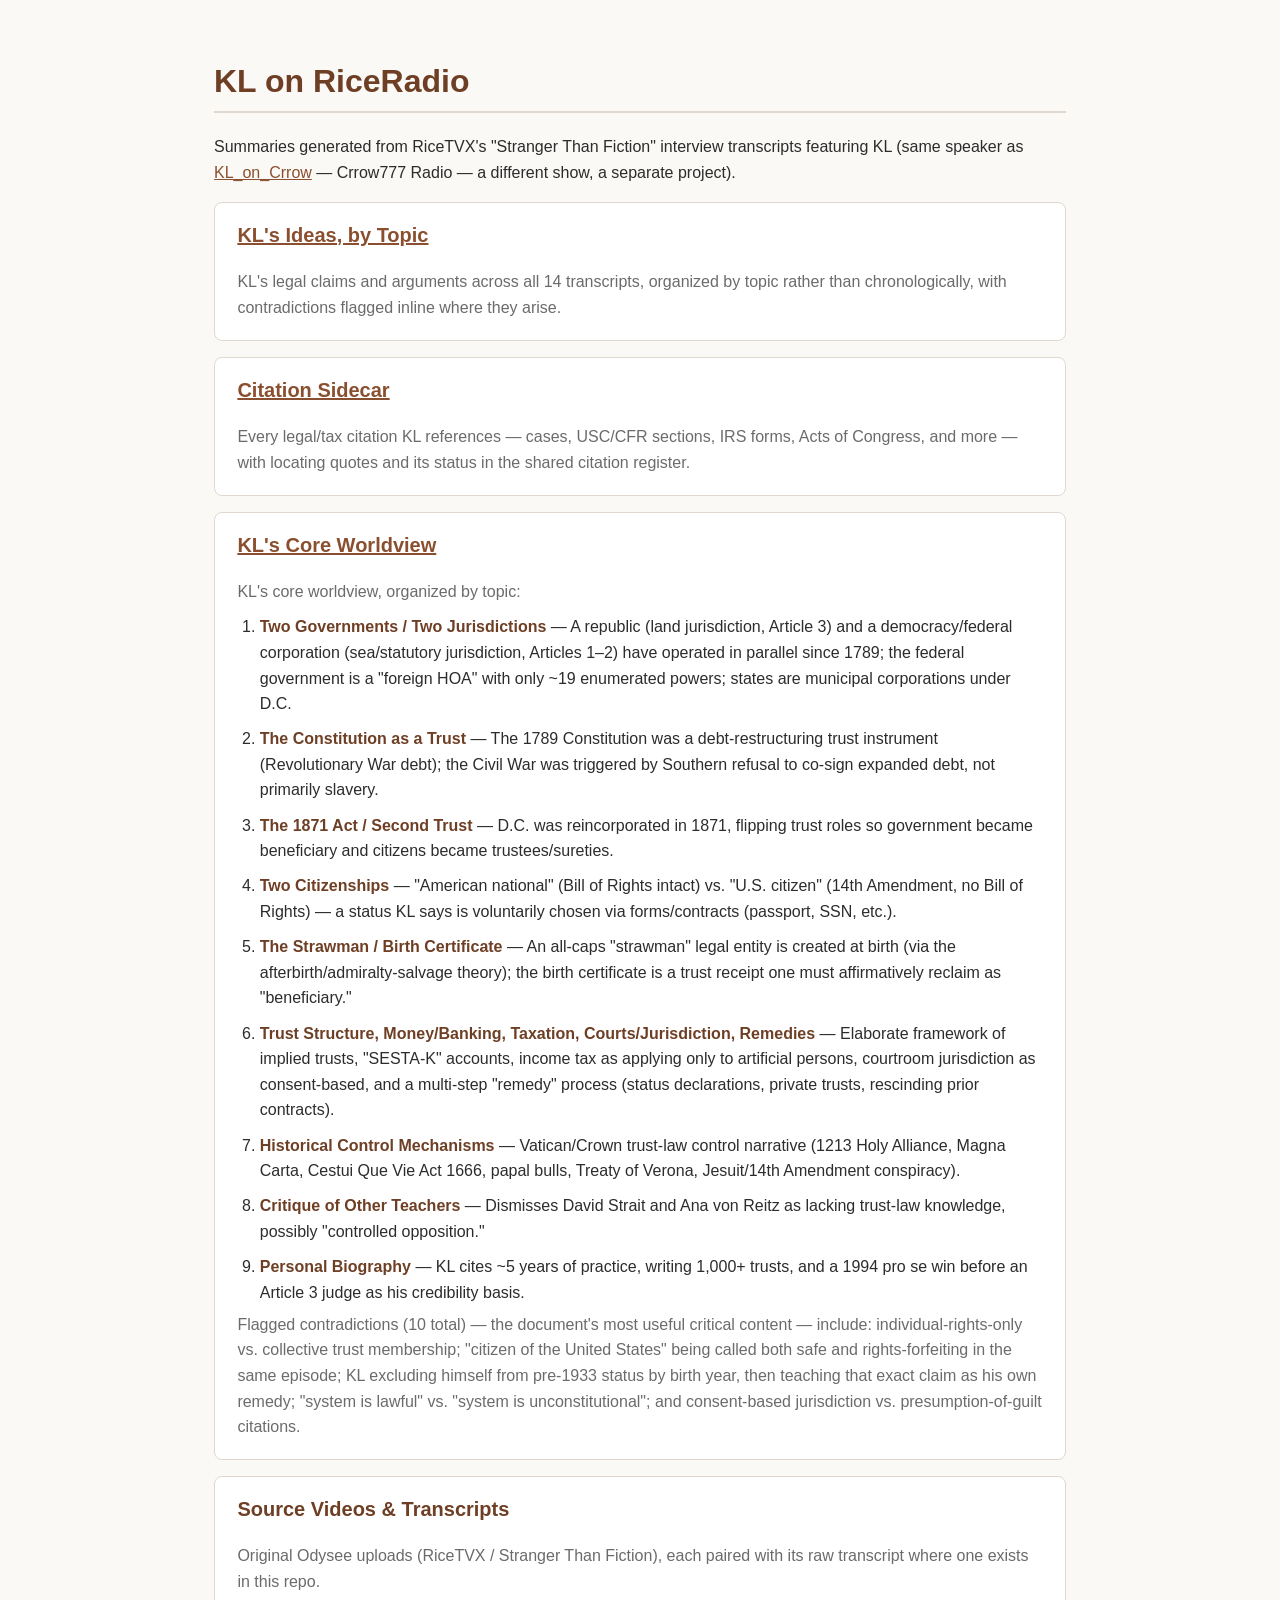
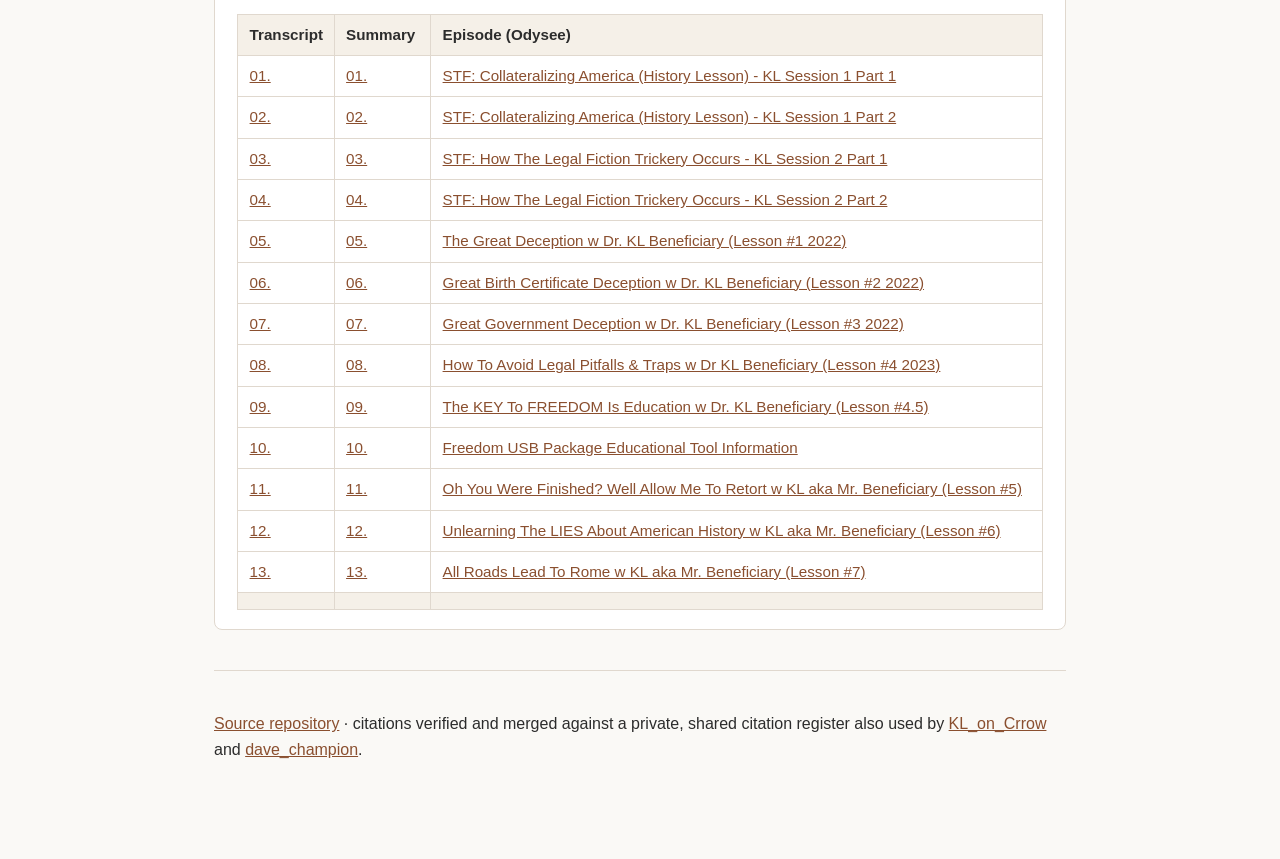
==== commit 3e607c0c: "Match trailing table row's fill/height to the header row - style.css: last tbody row in the Source V" ====
--- a/index.html
+++ b/index.html
@@ -4,7 +4,7 @@
   <meta charset="UTF-8">
   <meta name="viewport" content="width=device-width, initial-scale=1.0">
   <title>KL on RiceRadio</title>
-  <link rel="stylesheet" href="style.css?v=20261112">
+  <link rel="stylesheet" href="style.css?v=20261114">
 </head>
 <body>
   <h1>KL on RiceRadio</h1>
--- a/style.css
+++ b/style.css
@@ -132,6 +132,10 @@
     width: 76%;
 }
 
+.av-table-wrap tbody tr:last-child td {
+    background: var(--bg-warm);
+}
+
 #TOC {
     background: var(--bg-warm);
     border: 1px solid var(--border);
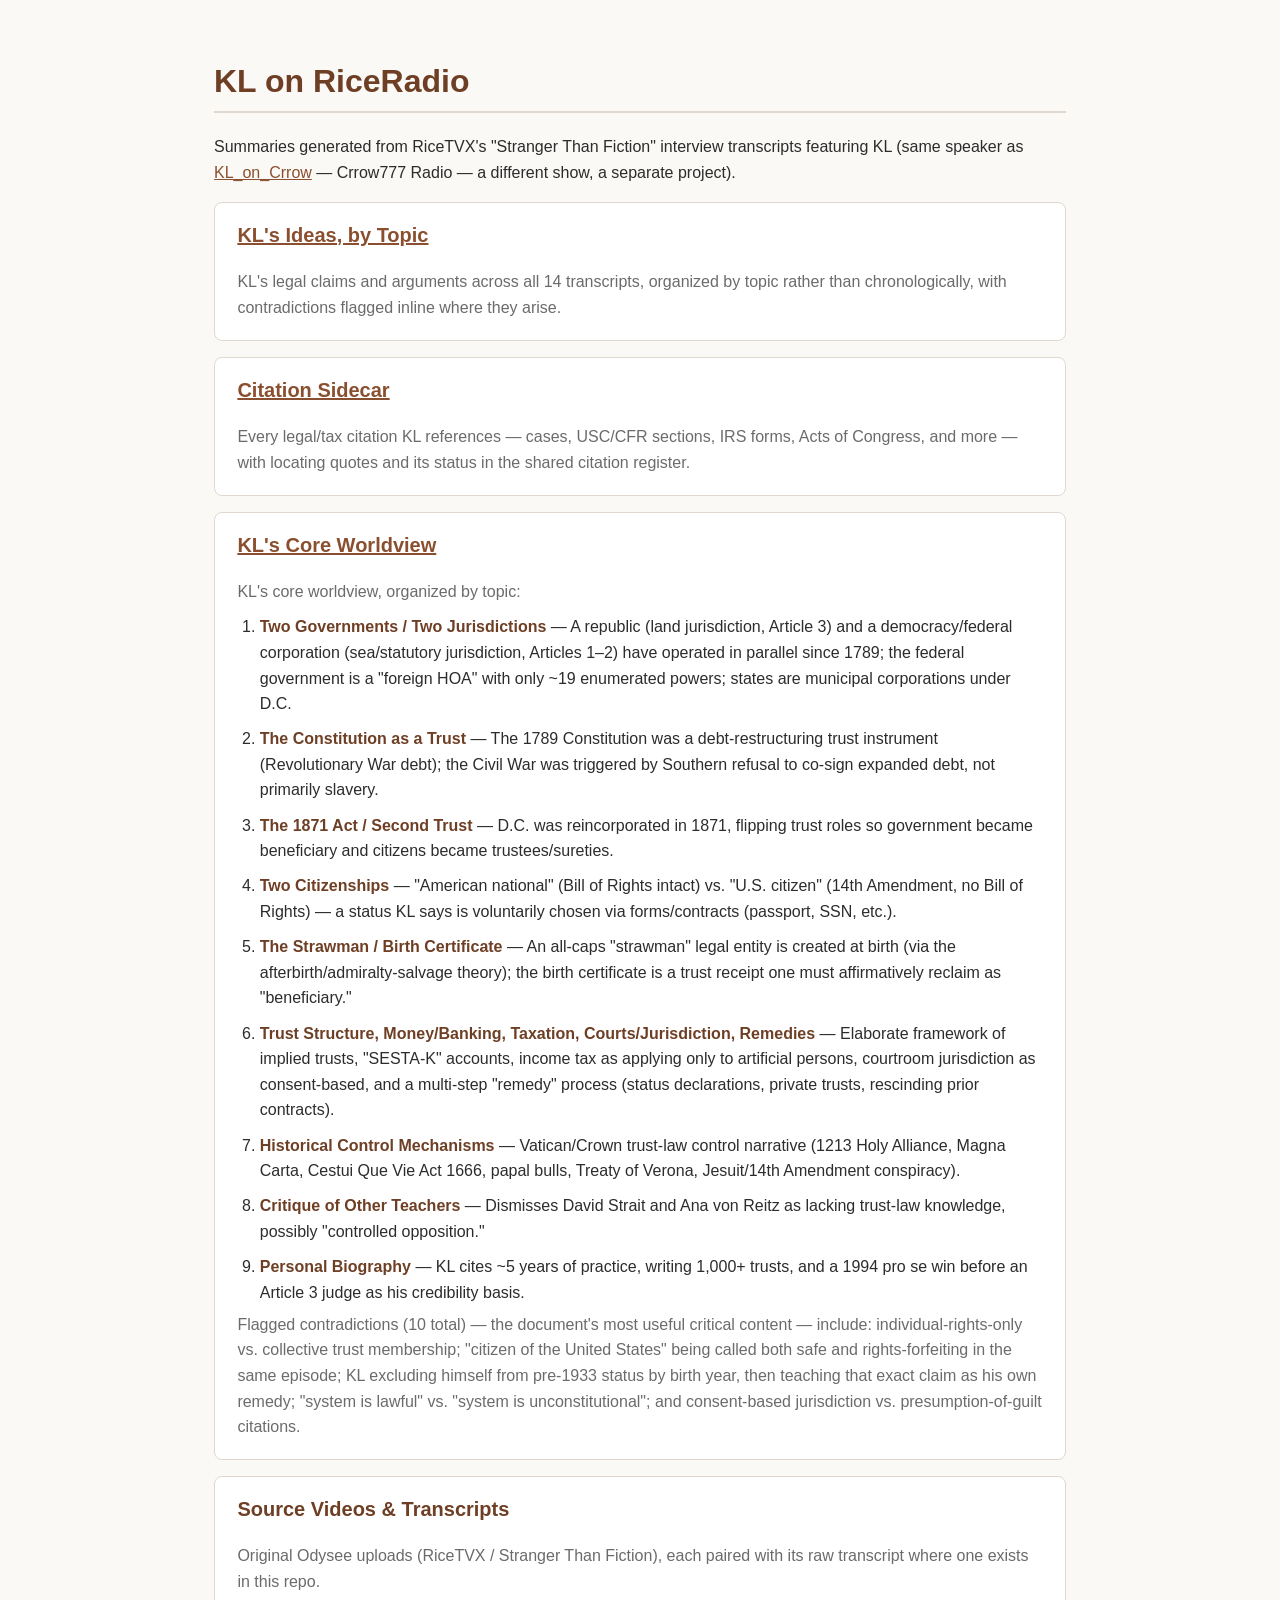
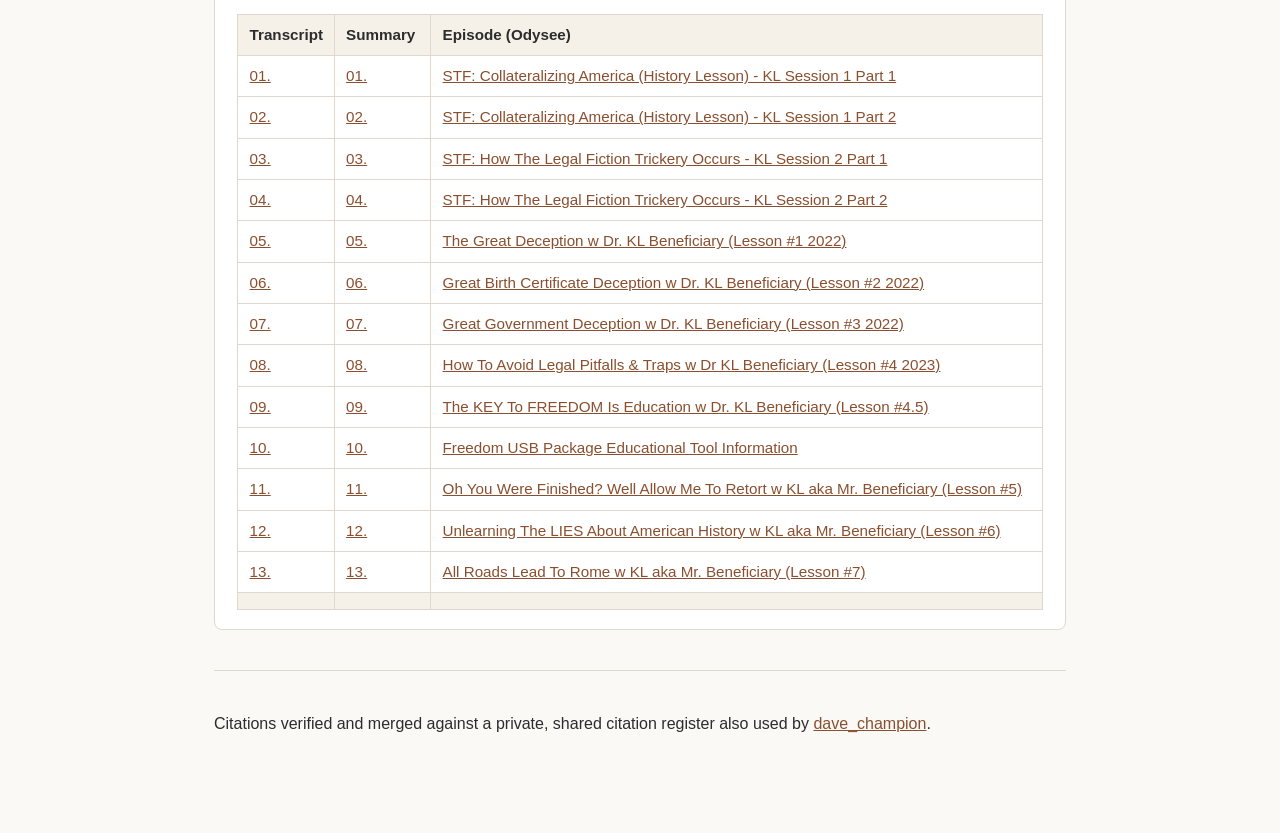
==== commit c9a973a5: "Remove Source repository and KL_on_Crrow links from footer; keep dave_champion" ====
--- a/index.html
+++ b/index.html
@@ -98,67 +98,67 @@
 </thead>
 <tbody>
 <tr>
-<td><a href="https://github.com/DogThatHunts/KL_on_RiceRadio/blob/main/transcripts/TXT/01_20260804_STF_%20Collateralizing%20America%20_History%20Lesson_%20-%20KL%20Session%201%20Part%201_e60951c3.txt">01.</a></td>
+<td><a href="https://raw.githubusercontent.com/DogThatHunts/KL_on_RiceRadio/main/transcripts/TXT/01_20260804_STF_%20Collateralizing%20America%20_History%20Lesson_%20-%20KL%20Session%201%20Part%201_e60951c3.txt">01.</a></td>
 <td><a href="https://dogthathunts.github.io/transcript-summaries/posts/kl-stf-collateralizing-america-history-lesson-kl-session-1-part-1-1259.html">01.</a></td>
 <td><a href="https://odysee.com/@ricecrypto:2/CollateralizingAmerica(HistoryLesson)wK.L.Part-1:0?lid=3c8fc63431719804bda28cb1db2d0bf4569472cb">STF: Collateralizing America (History Lesson) - KL Session 1 Part 1</a></td>
 </tr>
 <tr>
-<td><a href="https://github.com/DogThatHunts/KL_on_RiceRadio/blob/main/transcripts/TXT/02_20260805_STF_%20Collateralizing%20America%20_History%20Lesson_%20-%20KL%20Session%201%20Part%202_4b397566.txt">02.</a></td>
+<td><a href="https://raw.githubusercontent.com/DogThatHunts/KL_on_RiceRadio/main/transcripts/TXT/02_20260805_STF_%20Collateralizing%20America%20_History%20Lesson_%20-%20KL%20Session%201%20Part%202_4b397566.txt">02.</a></td>
 <td><a href="https://dogthathunts.github.io/transcript-summaries/posts/kl-stf-collateralizing-america-history-lesson-kl-session-1-part-2-1260.html">02.</a></td>
 <td><a href="https://odysee.com/@ricecrypto:2/CollateralizingAmerica%28HistoryLesson%29InterviewwK.L.Part-2:2?lid=3c8fc63431719804bda28cb1db2d0bf4569472cb">STF: Collateralizing America (History Lesson) - KL Session 1 Part 2</a></td>
 </tr>
 <tr>
-<td><a href="https://github.com/DogThatHunts/KL_on_RiceRadio/blob/main/transcripts/TXT/03_20260805_STF_%20How%20The%20Legal%20Fiction%20Trickery%20Occurs%20-%20KL%20Session%202%20Part%201_26119e47.txt">03.</a></td>
+<td><a href="https://raw.githubusercontent.com/DogThatHunts/KL_on_RiceRadio/main/transcripts/TXT/03_20260805_STF_%20How%20The%20Legal%20Fiction%20Trickery%20Occurs%20-%20KL%20Session%202%20Part%201_26119e47.txt">03.</a></td>
 <td><a href="https://dogthathunts.github.io/transcript-summaries/posts/kl-stf-how-the-legal-fiction-trickery-occurs-kl-session-2-part-1-1261.html">03.</a></td>
 <td><a href="https://odysee.com/@ricecrypto:2/klsession2legalfictionpt1:3?lid=3c8fc63431719804bda28cb1db2d0bf4569472cb">STF: How The Legal Fiction Trickery Occurs - KL Session 2 Part 1</a></td>
 </tr>
 <tr>
-<td><a href="https://github.com/DogThatHunts/KL_on_RiceRadio/blob/main/transcripts/TXT/04_20260805_STF_%20How%20The%20Legal%20Fiction%20Trickery%20Occurs%20-%20KL%20Session%202%20Part%202_7c931bc4.txt">04.</a></td>
+<td><a href="https://raw.githubusercontent.com/DogThatHunts/KL_on_RiceRadio/main/transcripts/TXT/04_20260805_STF_%20How%20The%20Legal%20Fiction%20Trickery%20Occurs%20-%20KL%20Session%202%20Part%202_7c931bc4.txt">04.</a></td>
 <td><a href="https://dogthathunts.github.io/transcript-summaries/posts/kl-stf-how-the-legal-fiction-trickery-occurs-kl-session-2-part-2-1262.html">04.</a></td>
 <td><a href="https://odysee.com/@ricecrypto:2/klsession2legalfictionpart2:2?lid=3c8fc63431719804bda28cb1db2d0bf4569472cb">STF: How The Legal Fiction Trickery Occurs - KL Session 2 Part 2</a></td>
 </tr>
 <tr>
-<td><a href="https://github.com/DogThatHunts/KL_on_RiceRadio/blob/main/transcripts/TXT/05_20260805_The%20Great%20Deception%20w%20Dr.%20KL%20Beneficiary%20_Lesson%20_1%202022__b63fd37b.txt">05.</a></td>
+<td><a href="https://raw.githubusercontent.com/DogThatHunts/KL_on_RiceRadio/main/transcripts/TXT/05_20260805_The%20Great%20Deception%20w%20Dr.%20KL%20Beneficiary%20_Lesson%20_1%202022__b63fd37b.txt">05.</a></td>
 <td><a href="https://dogthathunts.github.io/transcript-summaries/posts/kl-the-great-deception-w-dr-kl-beneficiary-lesson-1-2022-1263.html">05.</a></td>
 <td><a href="https://odysee.com/@ricecrypto:2/the-great-deception-w-dr.-kl-beneficiary:a?lid=3c8fc63431719804bda28cb1db2d0bf4569472cb">The Great Deception w Dr. KL Beneficiary (Lesson #1 2022)</a></td>
 </tr>
 <tr>
-<td><a href="https://github.com/DogThatHunts/KL_on_RiceRadio/blob/main/transcripts/TXT/06_20260805_Great%20Birth%20Certificate%20Deception%20w%20Dr.%20KL%20Beneficiary%20_Lesson%20_2%202022__c2c65fe9.txt">06.</a></td>
+<td><a href="https://raw.githubusercontent.com/DogThatHunts/KL_on_RiceRadio/main/transcripts/TXT/06_20260805_Great%20Birth%20Certificate%20Deception%20w%20Dr.%20KL%20Beneficiary%20_Lesson%20_2%202022__c2c65fe9.txt">06.</a></td>
 <td><a href="https://dogthathunts.github.io/transcript-summaries/posts/kl-great-birth-certificate-deception-w-dr-kl-beneficiary-lesson-2-2022-1264.html">06.</a></td>
 <td><a href="https://odysee.com/@ricecrypto:2/great-birth-certificate-deception-w-dr.:8?lid=3c8fc63431719804bda28cb1db2d0bf4569472cb">Great Birth Certificate Deception w Dr. KL Beneficiary (Lesson #2 2022)</a></td>
 </tr>
 <tr>
-<td><a href="https://github.com/DogThatHunts/KL_on_RiceRadio/blob/main/transcripts/TXT/07_20260805_Great%20Government%20Deception%20w%20Dr.%20KL%20Beneficiary%20_Lesson%20_3%202022__b4ee1f46.txt">07.</a></td>
+<td><a href="https://raw.githubusercontent.com/DogThatHunts/KL_on_RiceRadio/main/transcripts/TXT/07_20260805_Great%20Government%20Deception%20w%20Dr.%20KL%20Beneficiary%20_Lesson%20_3%202022__b4ee1f46.txt">07.</a></td>
 <td><a href="https://dogthathunts.github.io/transcript-summaries/posts/kl-great-government-deception-w-dr-kl-beneficiary-lesson-3-2022-1265.html">07.</a></td>
 <td><a href="https://odysee.com/@ricecrypto:2/GreatGpvtDeceptionDrKLBeneficiaryLesson3_2022:b?lid=3c8fc63431719804bda28cb1db2d0bf4569472cb">Great Government Deception w Dr. KL Beneficiary (Lesson #3 2022)</a></td>
 </tr>
 <tr>
-<td><a href="https://github.com/DogThatHunts/KL_on_RiceRadio/blob/main/transcripts/TXT/08_20260805_How%20To%20Avoid%20Legal%20Pitfalls%20_%20Traps%20w%20Dr%20KL%20Beneficiary%20_Lesson%20_4%202023__c7c17559.txt">08.</a></td>
+<td><a href="https://raw.githubusercontent.com/DogThatHunts/KL_on_RiceRadio/main/transcripts/TXT/08_20260805_How%20To%20Avoid%20Legal%20Pitfalls%20_%20Traps%20w%20Dr%20KL%20Beneficiary%20_Lesson%20_4%202023__c7c17559.txt">08.</a></td>
 <td><a href="https://dogthathunts.github.io/transcript-summaries/posts/kl-how-to-avoid-legal-pitfalls-traps-w-dr-kl-beneficiary-lesson-4-2023-1266.html">08.</a></td>
 <td><a href="https://odysee.com/@ricecrypto:2/How_To_Avoid_Legal_Pitfalls_-_Traps_w_Dr_KL_Beneficiary:2?lid=3c8fc63431719804bda28cb1db2d0bf4569472cb">How To Avoid Legal Pitfalls & Traps w Dr KL Beneficiary (Lesson #4 2023)</a></td>
 </tr>
 <tr>
-<td><a href="https://github.com/DogThatHunts/KL_on_RiceRadio/blob/main/transcripts/TXT/09_20260805_The%20KEY%20To%20FREEDOM%20Is%20Education%20w%20Dr.%20KL%20Beneficiary%20_Lesson%20_4.5__c230ca00.txt">09.</a></td>
+<td><a href="https://raw.githubusercontent.com/DogThatHunts/KL_on_RiceRadio/main/transcripts/TXT/09_20260805_The%20KEY%20To%20FREEDOM%20Is%20Education%20w%20Dr.%20KL%20Beneficiary%20_Lesson%20_4.5__c230ca00.txt">09.</a></td>
 <td><a href="https://dogthathunts.github.io/transcript-summaries/posts/kl-the-key-to-freedom-is-education-w-dr-kl-beneficiary-lesson-4-5-1267.html">09.</a></td>
 <td><a href="https://odysee.com/@ricecrypto:2/Freedom_USB_Educational_Tool_w_Dr_KL_Beneficiary_%28Lesson_-4.5%29_:b?lid=3c8fc63431719804bda28cb1db2d0bf4569472cb">The KEY To FREEDOM Is Education w Dr. KL Beneficiary (Lesson #4.5)</a></td>
 </tr>
 <tr>
-<td><a href="https://github.com/DogThatHunts/KL_on_RiceRadio/blob/main/transcripts/TXT/10_20260805_Freedom%20USB%20Package%20Educational%20Tool%20Information_e54c732f.txt">10.</a></td>
+<td><a href="https://raw.githubusercontent.com/DogThatHunts/KL_on_RiceRadio/main/transcripts/TXT/10_20260805_Freedom%20USB%20Package%20Educational%20Tool%20Information_e54c732f.txt">10.</a></td>
 <td><a href="https://dogthathunts.github.io/transcript-summaries/posts/kl-freedom-usb-package-educational-tool-information-1268.html">10.</a></td>
 <td><a href="https://odysee.com/@ricecrypto:2/Freedom_USB_Package_Educational_Tool_Information_:3?lid=3c8fc63431719804bda28cb1db2d0bf4569472cb">Freedom USB Package Educational Tool Information</a></td>
 </tr>
 <tr>
-<td><a href="https://github.com/DogThatHunts/KL_on_RiceRadio/blob/main/transcripts/TXT/11_20260805_Oh%20You%20Were%20Finished_%20Well%20Allow%20Me%20To%20Retort%20w%20KL%20aka%20Mr.%20Beneficiary%20_Lesson%20__57ff8eba.txt">11.</a></td>
+<td><a href="https://raw.githubusercontent.com/DogThatHunts/KL_on_RiceRadio/main/transcripts/TXT/11_20260805_Oh%20You%20Were%20Finished_%20Well%20Allow%20Me%20To%20Retort%20w%20KL%20aka%20Mr.%20Beneficiary%20_Lesson%20__57ff8eba.txt">11.</a></td>
 <td><a href="https://dogthathunts.github.io/transcript-summaries/posts/kl-oh-you-were-finished-well-allow-me-to-retort-w-kl-aka-mr-beneficiary-lesson-5-1269.html">11.</a></td>
 <td><a href="https://odysee.com/@ricecrypto:2/Allow_Me_To_Retort_Is_KL_Mr_Beneficiary_For_Real_Rebuttal_:6?lid=3c8fc63431719804bda28cb1db2d0bf4569472cb">Oh You Were Finished? Well Allow Me To Retort w KL aka Mr. Beneficiary (Lesson #5)</a></td>
 </tr>
 <tr>
-<td><a href="https://github.com/DogThatHunts/KL_on_RiceRadio/blob/main/transcripts/TXT/12_20260806_Unlearning%20The%20LIES%20About%20American%20History%20w%20KL%20aka%20Mr.%20Beneficiary%20_Lesson%20_6__1185a92a.txt">12.</a></td>
+<td><a href="https://raw.githubusercontent.com/DogThatHunts/KL_on_RiceRadio/main/transcripts/TXT/12_20260806_Unlearning%20The%20LIES%20About%20American%20History%20w%20KL%20aka%20Mr.%20Beneficiary%20_Lesson%20_6__1185a92a.txt">12.</a></td>
 <td><a href="https://dogthathunts.github.io/transcript-summaries/posts/kl-unlearning-the-lies-about-american-history-w-kl-aka-mr-beneficiary-lesson-6-1270.html">12.</a></td>
 <td><a href="https://odysee.com/@ricecrypto:2/Dr_KL_Mr_Beneficiary_Lesson6:8?lid=3c8fc63431719804bda28cb1db2d0bf4569472cb">Unlearning The LIES About American History w KL aka Mr. Beneficiary (Lesson #6)</a></td>
 </tr>
 <tr>
-<td><a href="https://github.com/DogThatHunts/KL_on_RiceRadio/blob/main/transcripts/TXT/13_20260806_All%20Roads%20Lead%20To%20Rome%20w%20KL%20aka%20Mr.%20Beneficiary%20_Lesson%20_7__65f827f4.txt">13.</a></td>
+<td><a href="https://raw.githubusercontent.com/DogThatHunts/KL_on_RiceRadio/main/transcripts/TXT/13_20260806_All%20Roads%20Lead%20To%20Rome%20w%20KL%20aka%20Mr.%20Beneficiary%20_Lesson%20_7__65f827f4.txt">13.</a></td>
 <td><a href="https://dogthathunts.github.io/transcript-summaries/posts/kl-all-roads-lead-to-rome-w-kl-aka-mr-beneficiary-lesson-7-1271.html">13.</a></td>
 <td><a href="https://odysee.com/@ricecrypto:2/All_Roads_Lead_To_Rome_w_KL_aka_Mr._Beneficiary_%28Lesson--7%29_:c?lid=3c8fc63431719804bda28cb1db2d0bf4569472cb">All Roads Lead To Rome w KL aka Mr. Beneficiary (Lesson #7)</a></td>
 </tr>
@@ -175,10 +175,8 @@
   <hr>
 
   <p>
-    <a href="https://github.com/DogThatHunts/KL_on_RiceRadio">Source repository</a>
-    · citations verified and merged against a private, shared citation
+    Citations verified and merged against a private, shared citation
     register also used by
-    <a href="https://github.com/DogThatHunts/KL_on_Crrow">KL_on_Crrow</a> and
     <a href="https://dogthathunts.github.io/dave_champion/">dave_champion</a>.
   </p>
 </body>
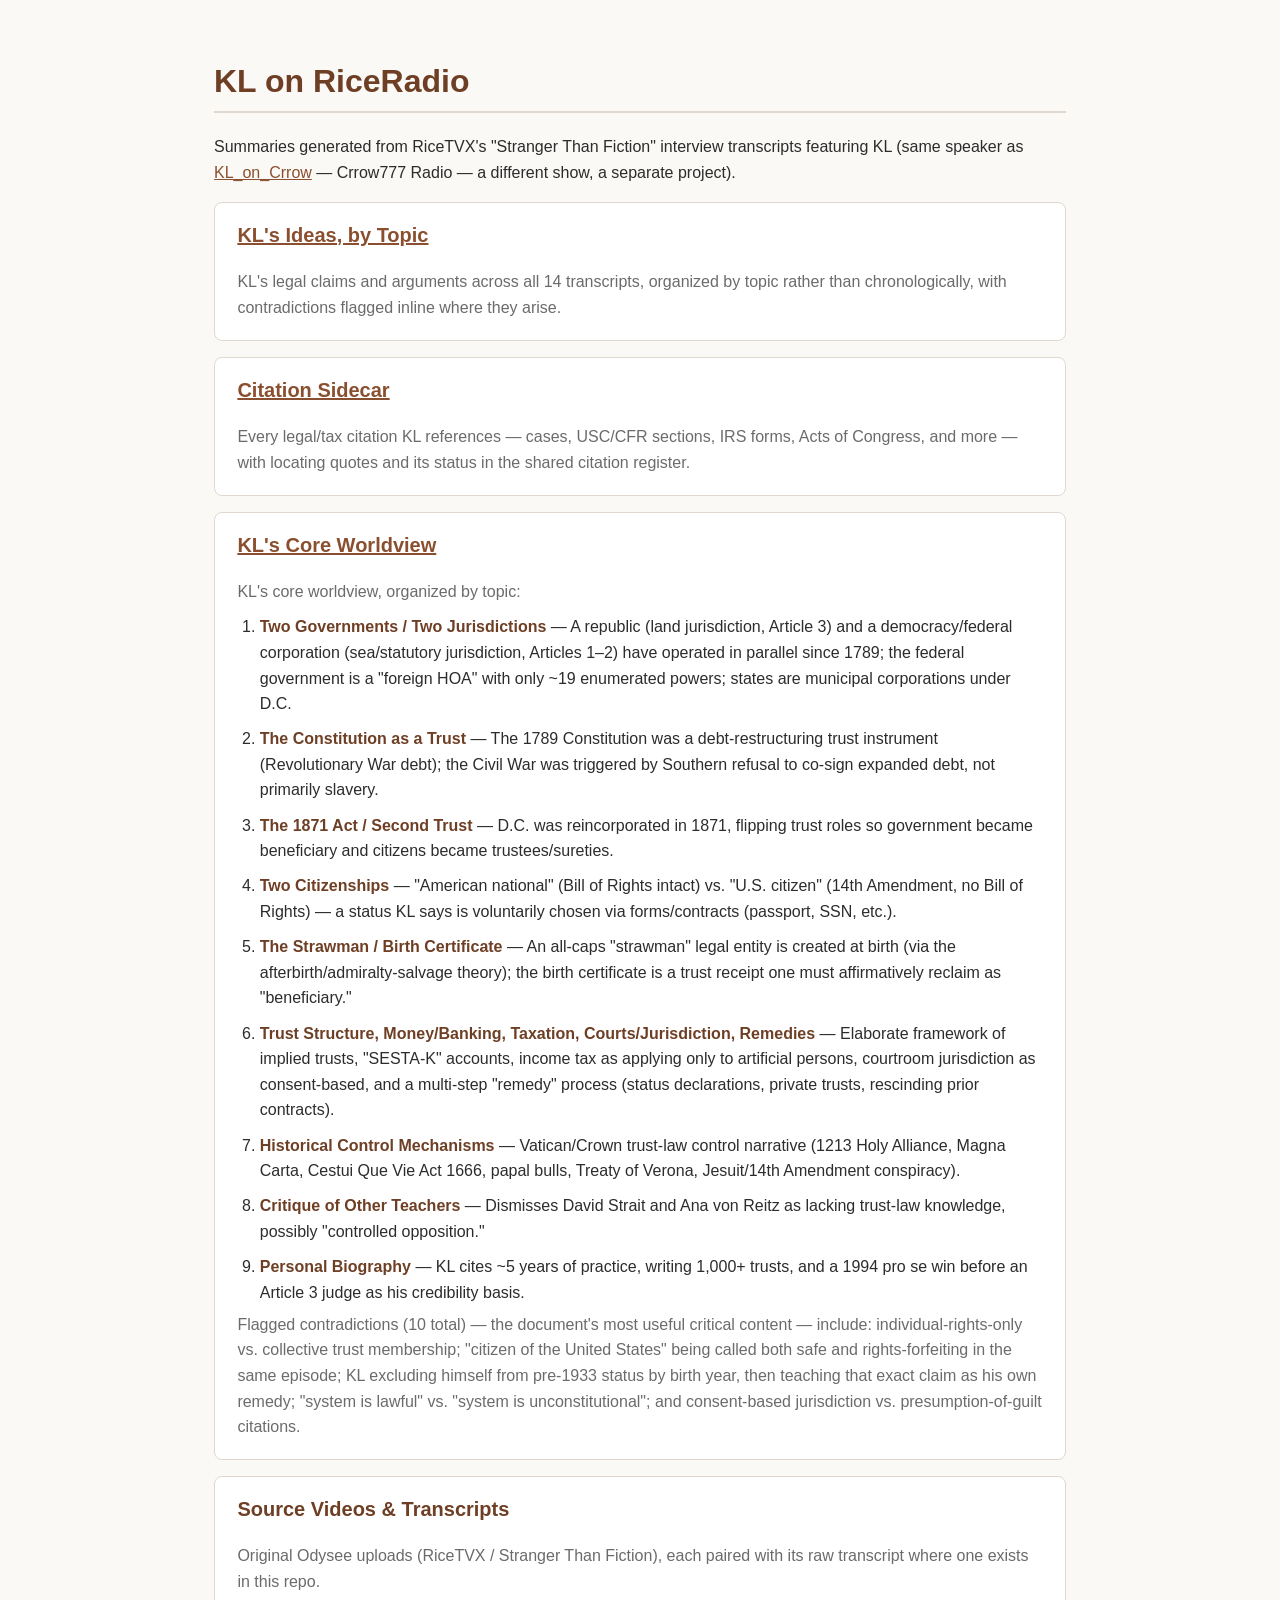
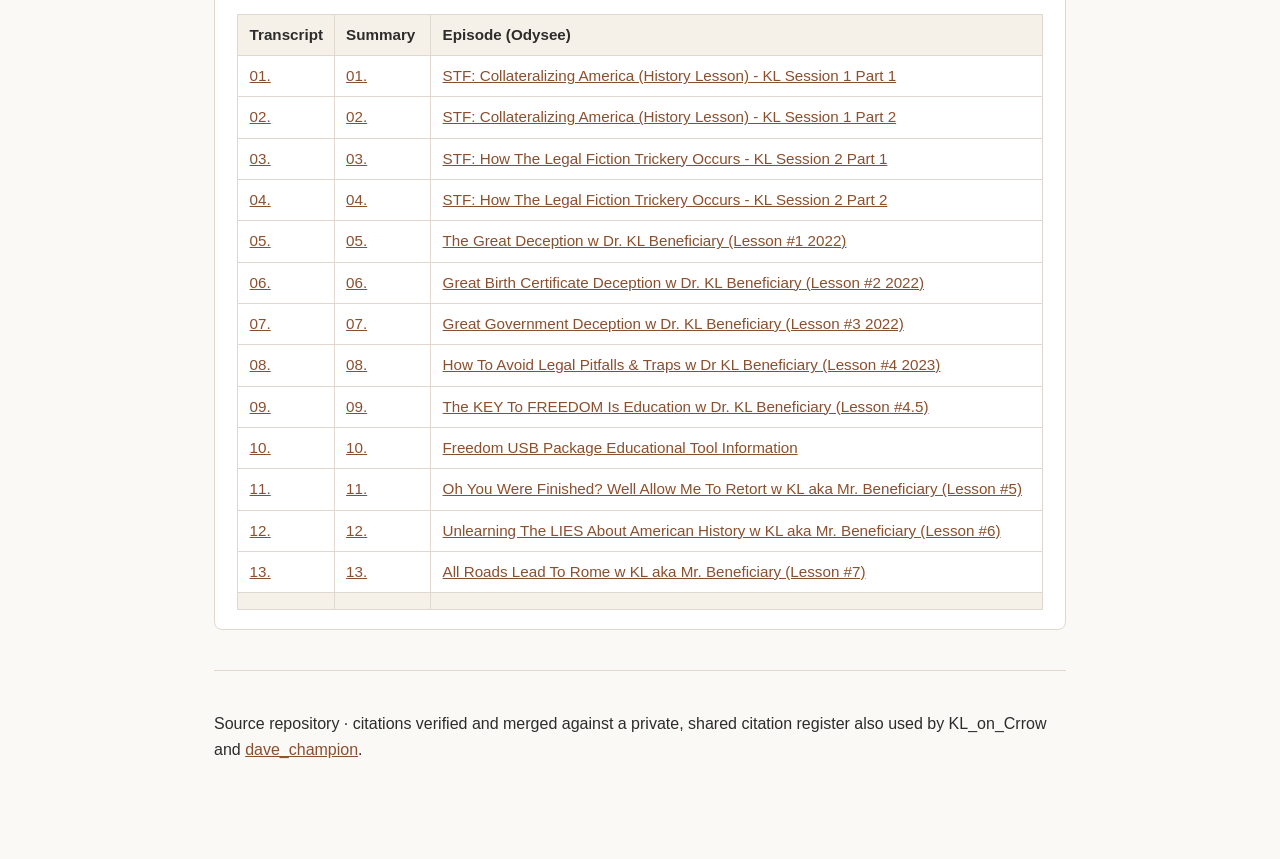
==== commit d14558cc: "Restore footer text for Source repository and KL_on_Crrow (plain text, no links); keep dave_champion" ====
--- a/index.html
+++ b/index.html
@@ -175,8 +175,9 @@
   <hr>
 
   <p>
-    Citations verified and merged against a private, shared citation
+    Source repository · citations verified and merged against a private, shared citation
     register also used by
+    KL_on_Crrow and
     <a href="https://dogthathunts.github.io/dave_champion/">dave_champion</a>.
   </p>
 </body>
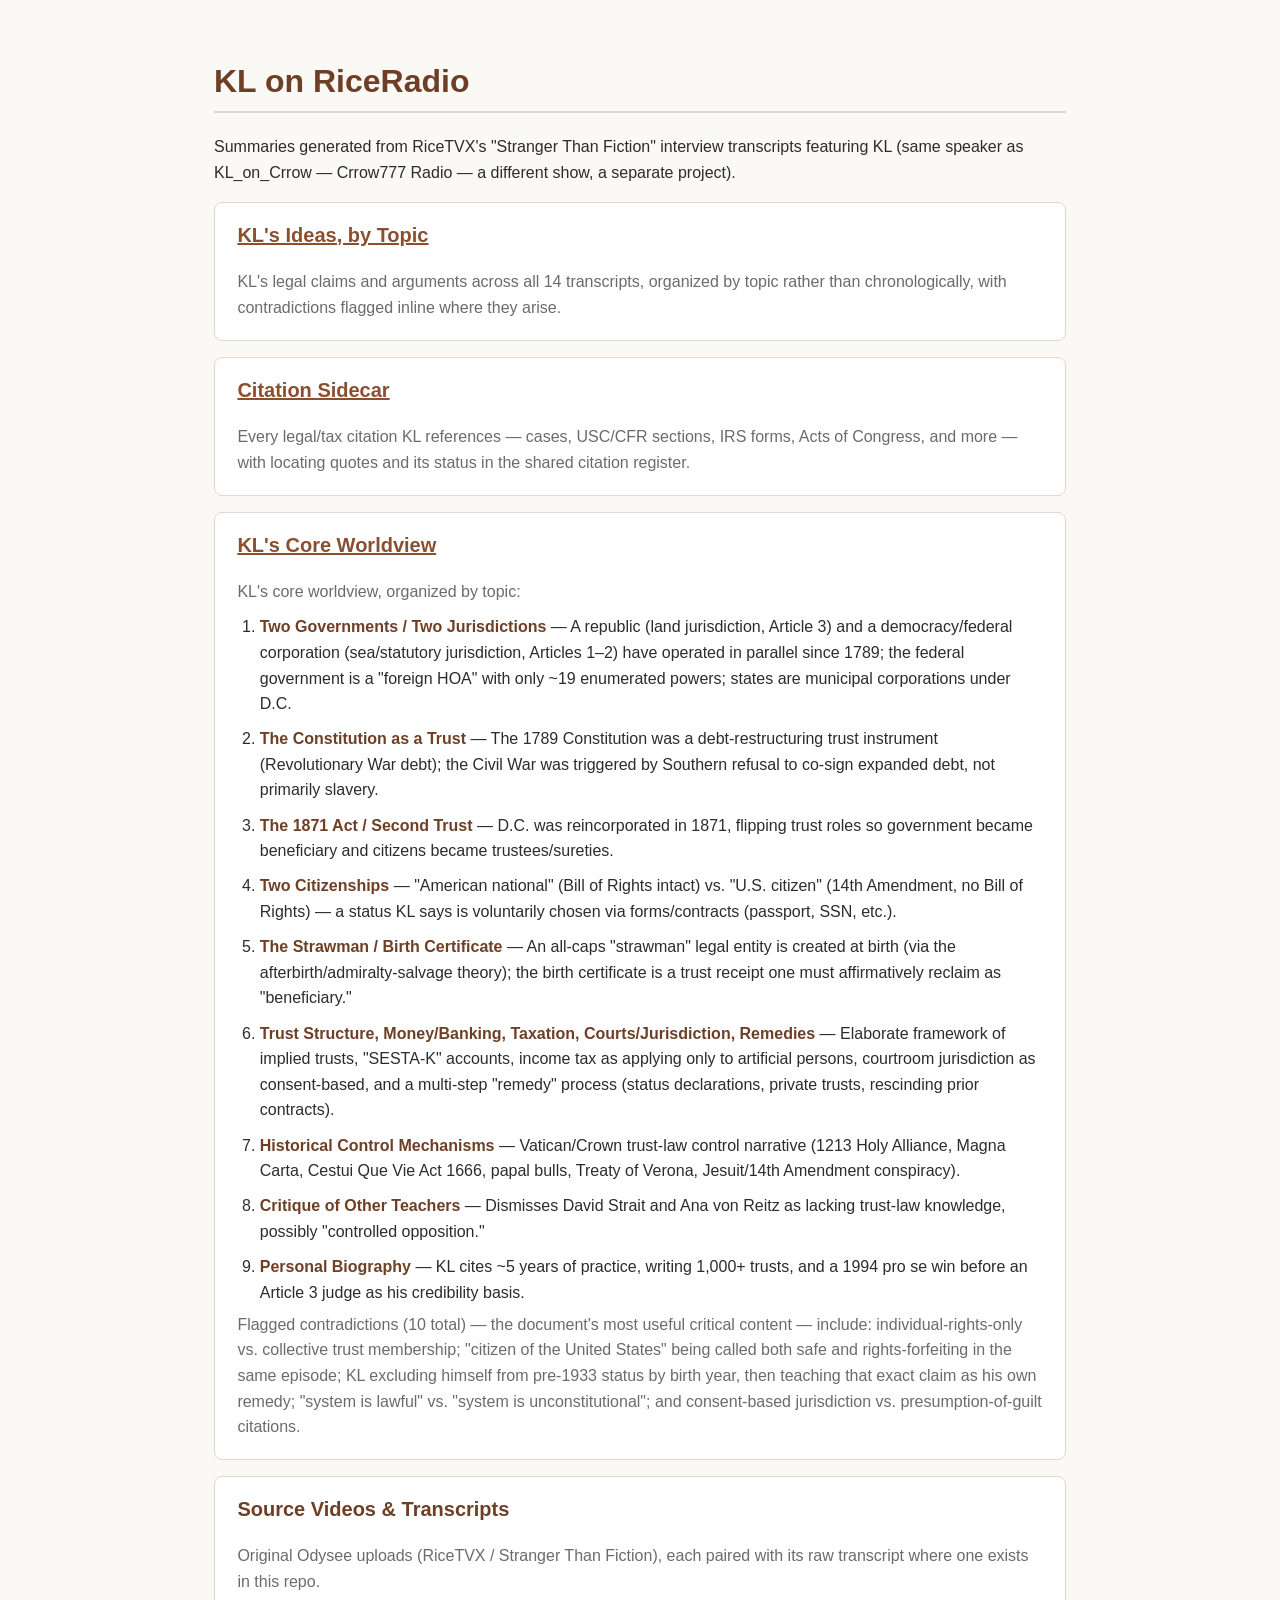
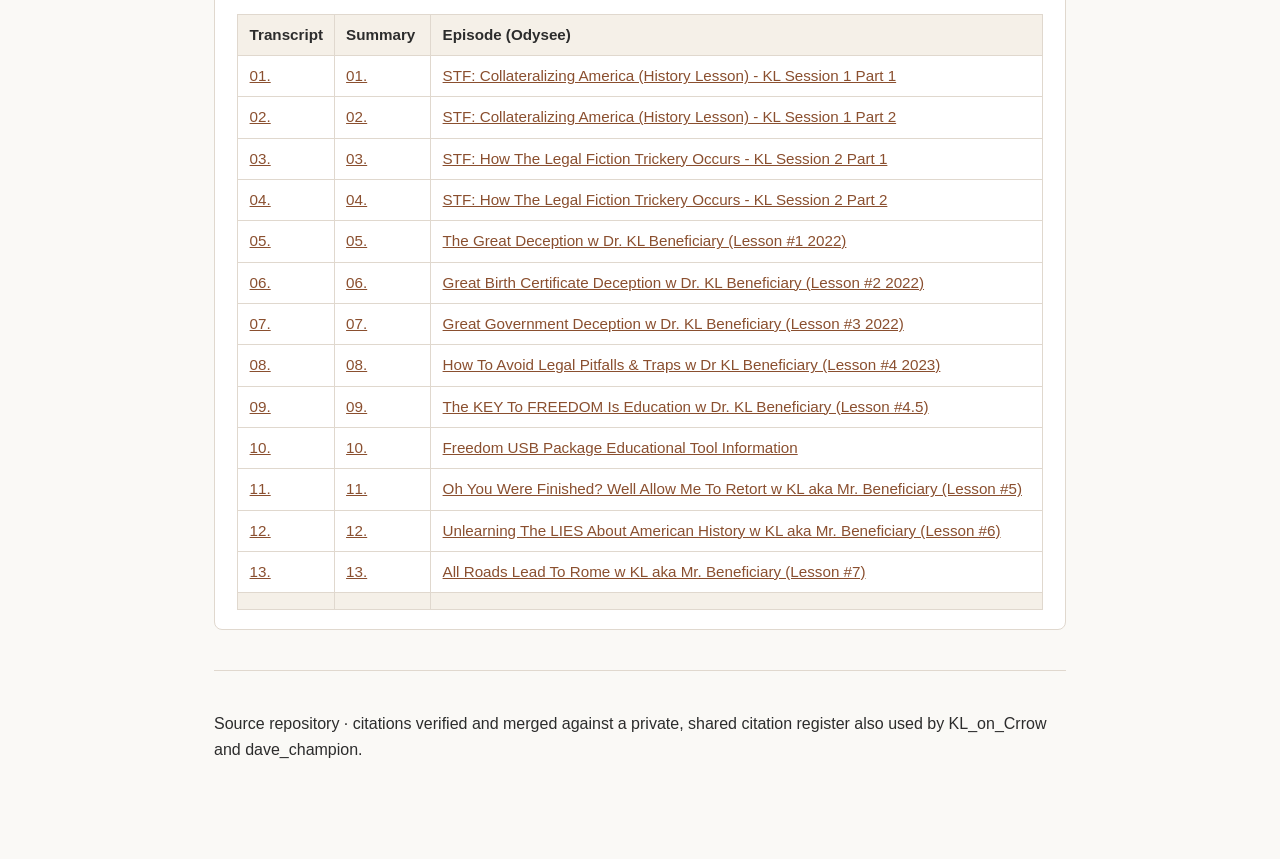
==== commit 6c7db6e5: "Remove KL_on_Crrow and dave_champion links from index.html Both names remain as plain text; no hyper" ====
--- a/index.html
+++ b/index.html
@@ -11,7 +11,7 @@
   <p>
     Summaries generated from RiceTVX's "Stranger Than Fiction" interview
     transcripts featuring KL (same speaker as
-    <a href="https://github.com/DogThatHunts/KL_on_Crrow">KL_on_Crrow</a> —
+    KL_on_Crrow —
     Crrow777 Radio — a different show, a separate project).
   </p>
 
@@ -178,7 +178,7 @@
     Source repository · citations verified and merged against a private, shared citation
     register also used by
     KL_on_Crrow and
-    <a href="https://dogthathunts.github.io/dave_champion/">dave_champion</a>.
+    dave_champion.
   </p>
 </body>
 </html>
